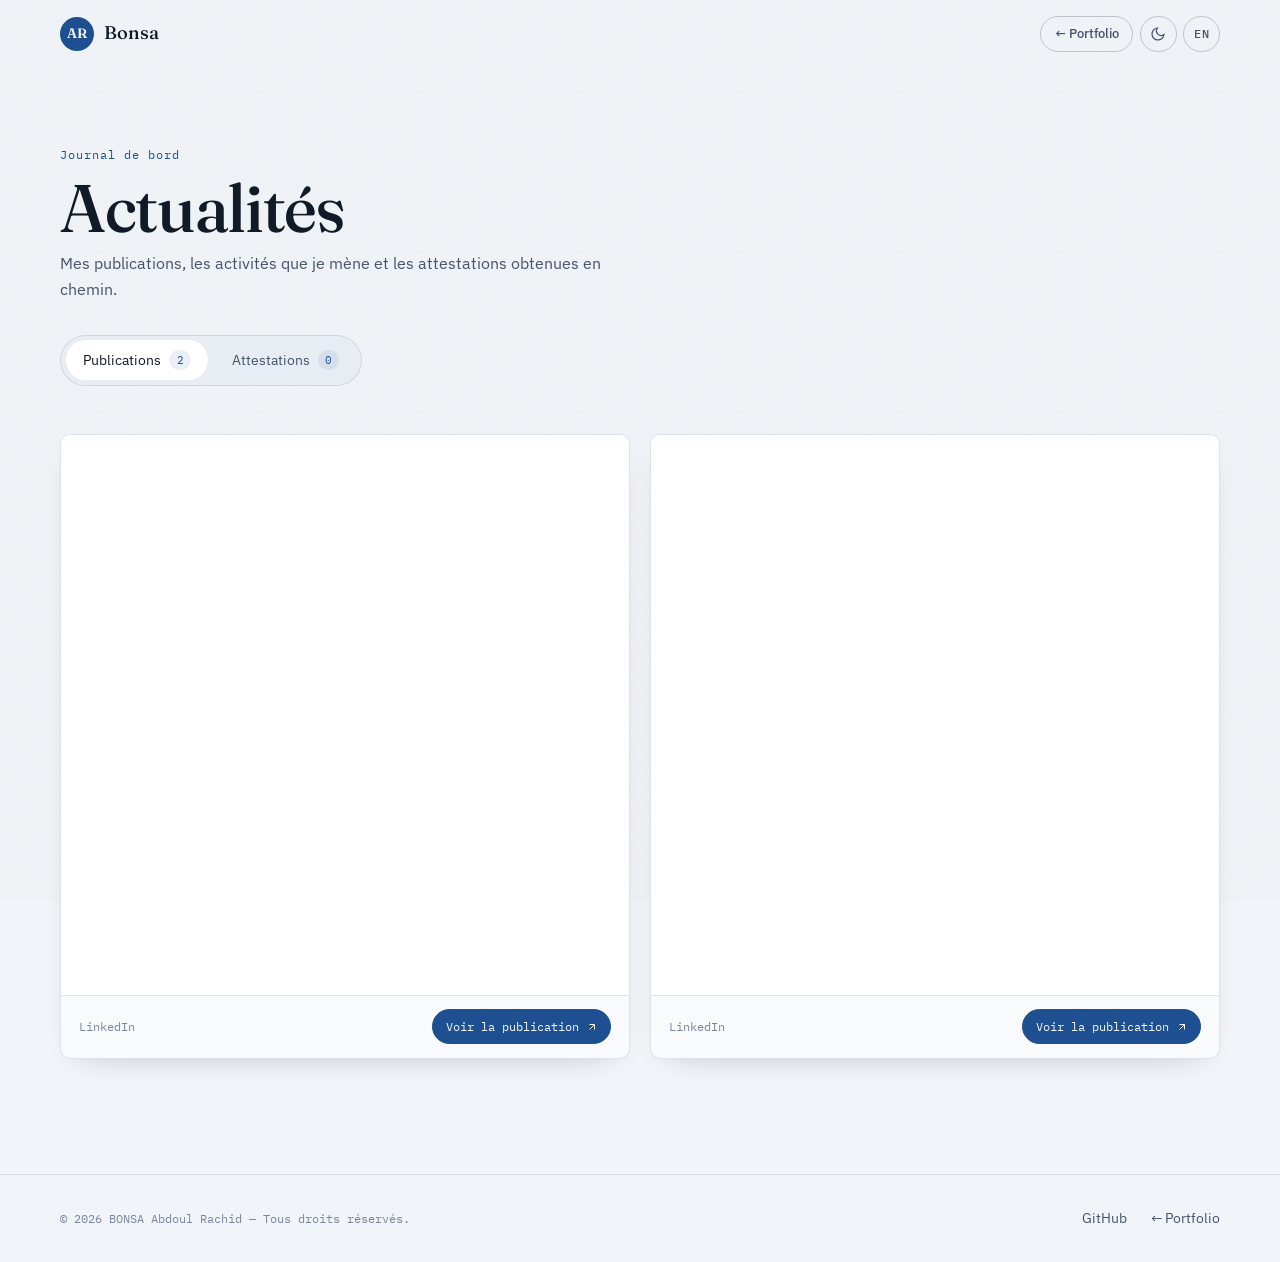
==== actualites.html @ 6cb6bdbb "Refonte du portfolio : contenus à jour, thème clair, palette bleue, page Actualités" ====
<!DOCTYPE html>
<html lang="fr">
<head>
  <meta charset="UTF-8">
  <meta name="viewport" content="width=device-width, initial-scale=1.0">
  <title>Actualités — BONSA Abdoul Rachid</title>

  <!-- Thème appliqué avant le premier rendu, pour éviter un flash -->
  <script>
    (function () {
      var theme = null;
      try { theme = localStorage.getItem("portfolio-theme"); } catch (e) {}
      if (theme !== "light" && theme !== "dark") {
        theme = window.matchMedia && window.matchMedia("(prefers-color-scheme: light)").matches ? "light" : "dark";
      }
      document.documentElement.setAttribute("data-theme", theme);
    })();
  </script>

  <meta name="description" content="Publications, activités et attestations de BONSA Abdoul Rachid, développeur full-stack et Président du Club Informatique de l'IST.">
  <meta name="author" content="BONSA Abdoul Rachid">
  <meta name="theme-color" content="#0c121c">
  <link rel="canonical" href="https://rbonsa404.github.io/mon-portfolio/actualites.html">

  <meta property="og:type" content="website">
  <meta property="og:url" content="https://rbonsa404.github.io/mon-portfolio/actualites.html">
  <meta property="og:title" content="Actualités — BONSA Abdoul Rachid">
  <meta property="og:description" content="Publications, activités et attestations.">
  <meta property="og:image" content="https://rbonsa404.github.io/mon-portfolio/assets/img/profile.jpg">

  <link rel="icon" href="favicon.svg" type="image/svg+xml">
  <link rel="alternate icon" href="favicon.ico">

  <link rel="preconnect" href="https://fonts.googleapis.com">
  <link rel="preconnect" href="https://fonts.gstatic.com" crossorigin>
  <link href="https://fonts.googleapis.com/css2?family=Fraunces:opsz,wght@9..144,400;9..144,500;9..144,600&family=IBM+Plex+Mono:wght@400;500;600&family=IBM+Plex+Sans:wght@400;500;600&display=swap" rel="stylesheet">

  <link rel="stylesheet" href="css/style.css">
</head>
<body class="page-news">

  <header class="header header--scrolled" id="header">
    <nav class="nav container" aria-label="Navigation principale" data-i18n-aria="aria_nav">
      <a href="index.html" class="nav__logo" aria-label="BONSA Abdoul Rachid">
        <span class="nav__logo-mark">AR</span>
        <span class="nav__logo-text">Bonsa</span>
      </a>

      <div class="nav__tools">
        <a href="index.html" class="tool-btn tool-btn--text tool-btn--link" data-i18n="news_back_home">← Portfolio</a>
        <button class="tool-btn" id="theme-toggle" type="button" aria-label="Basculer le thème">
          <svg class="tool-btn__icon tool-btn__icon--sun" width="16" height="16" viewBox="0 0 24 24" fill="none" stroke="currentColor" stroke-width="1.8" aria-hidden="true">
            <circle cx="12" cy="12" r="4"/><path d="M12 2v2M12 20v2M4.9 4.9l1.4 1.4M17.7 17.7l1.4 1.4M2 12h2M20 12h2M4.9 19.1l1.4-1.4M17.7 6.3l1.4-1.4"/>
          </svg>
          <svg class="tool-btn__icon tool-btn__icon--moon" width="16" height="16" viewBox="0 0 24 24" fill="none" stroke="currentColor" stroke-width="1.8" aria-hidden="true">
            <path d="M21 12.8A9 9 0 1 1 11.2 3a7 7 0 0 0 9.8 9.8z"/>
          </svg>
        </button>
        <button class="tool-btn tool-btn--text mono" id="lang-toggle" type="button" aria-label="Passer en anglais" data-i18n-aria="aria_lang">
          <span data-i18n="lang_toggle">EN</span>
        </button>
      </div>
    </nav>
  </header>

  <main id="main">
    <section class="news-hero">
      <div class="container">
        <span class="section__index mono" data-i18n="news_kicker">Journal de bord</span>
        <h1 class="news-hero__title" data-i18n="news_title">Actualités</h1>
        <p class="section__intro" data-i18n="news_intro">Mes publications, les activités que je mène et les attestations obtenues en chemin.</p>

        <div class="tabs" role="tablist" aria-label="Actualités">
          <button class="tabs__btn is-active" type="button" role="tab" id="tab-posts" aria-selected="true" aria-controls="panel-posts">
            <span data-i18n="news_tab_posts">Publications</span>
            <span class="tabs__count mono" id="count-posts">0</span>
          </button>
          <button class="tabs__btn" type="button" role="tab" id="tab-certificates" aria-selected="false" aria-controls="panel-certificates">
            <span data-i18n="news_tab_certificates">Attestations</span>
            <span class="tabs__count mono" id="count-certificates">0</span>
          </button>
        </div>
      </div>
    </section>

    <section class="news-body">
      <div class="container">
        <div class="tabs__panel" id="panel-posts" role="tabpanel" aria-labelledby="tab-posts">
          <div class="posts-grid" id="posts-grid"></div>
        </div>
        <div class="tabs__panel" id="panel-certificates" role="tabpanel" aria-labelledby="tab-certificates" hidden>
          <div class="certificates-grid" id="certificates-grid"></div>
        </div>
      </div>
    </section>
  </main>

  <!-- Visionneuse d'images -->
  <div class="lightbox" id="lightbox" hidden>
    <button class="lightbox__close" type="button" id="lightbox-close" aria-label="Fermer">✕</button>
    <button class="lightbox__nav lightbox__nav--prev" type="button" id="lightbox-prev" aria-label="Image précédente">‹</button>
    <img class="lightbox__img" id="lightbox-img" alt="">
    <button class="lightbox__nav lightbox__nav--next" type="button" id="lightbox-next" aria-label="Image suivante">›</button>
  </div>

  <footer class="footer">
    <div class="container footer__inner">
      <p class="footer__copy mono">
        &copy; <span id="footer-year"></span> BONSA Abdoul Rachid —
        <span data-i18n="footer_rights">Tous droits réservés.</span>
      </p>
      <div class="footer__links">
        <a href="https://github.com/RBonsa404" class="footer__link link-animated" target="_blank" rel="noopener noreferrer">GitHub</a>
        <a href="index.html" class="footer__link link-animated" data-i18n="news_back_home">← Portfolio</a>
      </div>
    </div>
  </footer>

  <script src="js/data.js"></script>
  <script src="js/actualites.js"></script>
  <script src="js/translations.js"></script>
  <script src="js/main.js"></script>
</body>
</html>
---- css/style.css ----
/* ═══════════════════════════════════════════════════════════
   BONSA Abdoul Rachid — Portfolio
   Direction artistique : carnet d'ingénieur, tons bleus
   Thèmes sombre et clair · Mobile-first · 360px → 1440px
   ═══════════════════════════════════════════════════════════ */

/* ── Jetons : thème sombre (par défaut) ── */
:root {
  --bg: #0c121c;
  --bg-alt: #101826;
  --surface: #131c2b;
  --surface-raised: #182334;
  --border: rgba(214, 226, 242, 0.09);
  --border-strong: rgba(214, 226, 242, 0.18);

  --text: #e4eaf3;
  --text-secondary: #a5b1c2;
  --text-muted: #6e7b8f;

  --accent: #6ea8e6;          /* bleu acier */
  --accent-strong: #8dbcf0;
  --accent-soft: rgba(110, 168, 230, 0.13);
  --on-accent: #08111d;

  --ok: #7fc2a4;
  --ok-soft: rgba(127, 194, 164, 0.12);
  --warn: #d9b45f;
  --warn-soft: rgba(217, 180, 95, 0.12);
  --info: #a9b8d6;
  --info-soft: rgba(169, 184, 214, 0.12);

  --grain-opacity: 0.05;
  --shadow: 0 1px 0 rgba(255, 255, 255, 0.03) inset, 0 12px 32px -18px rgba(0, 0, 0, 0.6);

  --font-display: "Fraunces", Georgia, "Times New Roman", serif;
  --font-sans: "IBM Plex Sans", system-ui, -apple-system, "Segoe UI", sans-serif;
  --font-mono: "IBM Plex Mono", "SFMono-Regular", Consolas, monospace;

  --radius-sm: 6px;
  --radius-md: 10px;
  --radius-lg: 16px;

  --header-height: 68px;
  --container-max: 1160px;
  --section-gap: clamp(4rem, 9vw, 7.5rem);

  --ease-out: cubic-bezier(0.22, 1, 0.36, 1);
  color-scheme: dark;
}

/* ── Jetons : thème clair ── */
:root[data-theme="light"] {
  --bg: #f1f4f8;
  --bg-alt: #e8edf4;
  --surface: #f8fafc;
  --surface-raised: #ffffff;
  --border: rgba(16, 32, 56, 0.11);
  --border-strong: rgba(16, 32, 56, 0.22);

  --text: #111a27;
  --text-secondary: #46536a;
  --text-muted: #7a8699;

  --accent: #1d4f91;          /* bleu cobalt */
  --accent-strong: #143c72;
  --accent-soft: rgba(29, 79, 145, 0.09);
  --on-accent: #f5f8fc;

  --ok: #24704f;
  --ok-soft: rgba(36, 112, 79, 0.1);
  --warn: #8f6512;
  --warn-soft: rgba(143, 101, 18, 0.1);
  --info: #4a5a7a;
  --info-soft: rgba(74, 90, 122, 0.1);

  --grain-opacity: 0.06;
  --shadow: 0 12px 30px -20px rgba(16, 32, 56, 0.3);
  color-scheme: light;
}

/* ── Reset & base ── */
*,
*::before,
*::after {
  box-sizing: border-box;
  margin: 0;
  padding: 0;
}

html {
  scroll-behavior: smooth;
  scroll-padding-top: calc(var(--header-height) + 1rem);
  -webkit-font-smoothing: antialiased;
  -moz-osx-font-smoothing: grayscale;
}

body {
  font-family: var(--font-sans);
  font-size: 1rem;
  line-height: 1.65;
  color: var(--text);
  background-color: var(--bg);
  overflow-x: hidden;
  transition: background-color 0.35s var(--ease-out), color 0.35s var(--ease-out);
}

/* Grain de papier très léger */
body::before {
  content: "";
  position: fixed;
  inset: 0;
  z-index: 0;
  pointer-events: none;
  opacity: var(--grain-opacity);
  background-image: url("data:image/svg+xml,%3Csvg xmlns='http://www.w3.org/2000/svg' width='160' height='160'%3E%3Cfilter id='n'%3E%3CfeTurbulence type='fractalNoise' baseFrequency='0.85' numOctaves='3' stitchTiles='stitch'/%3E%3C/filter%3E%3Crect width='100%25' height='100%25' filter='url(%23n)'/%3E%3C/svg%3E");
}

body.is-loading,
body.nav-open {
  overflow: hidden;
}

main {
  position: relative;
  z-index: 1;
}

img {
  max-width: 100%;
  height: auto;
  display: block;
}

a {
  color: var(--accent);
  text-decoration: none;
  transition: color 0.2s var(--ease-out);
}

a:hover {
  color: var(--accent-strong);
}

button {
  font: inherit;
  color: inherit;
  cursor: pointer;
  border: none;
  background: none;
}

ul,
ol {
  list-style: none;
}

::selection {
  background: var(--accent);
  color: var(--on-accent);
}

:focus-visible {
  outline: 2px solid var(--accent);
  outline-offset: 3px;
  border-radius: 4px;
}

.mono {
  font-family: var(--font-mono);
}

.container {
  width: min(100% - 2rem, var(--container-max));
  margin-inline: auto;
}

.section {
  padding-block: var(--section-gap);
  position: relative;
  border-top: 1px solid var(--border);
}

/* ── Preloader ── */
.preloader {
  position: fixed;
  inset: 0;
  z-index: 1000;
  display: grid;
  place-items: center;
  background: var(--bg);
  transition: opacity 0.45s var(--ease-out), visibility 0.45s;
}

.preloader--done {
  opacity: 0;
  visibility: hidden;
}

.preloader__terminal {
  font-family: var(--font-mono);
  font-size: 0.9rem;
  color: var(--text-secondary);
}

.preloader__prompt {
  color: var(--accent);
  margin-right: 0.5rem;
}

.preloader__cursor {
  color: var(--accent);
  animation: blink 1s steps(1) infinite;
}

@keyframes blink {
  50% { opacity: 0; }
}

/* ── Header & navigation ── */
.header {
  position: fixed;
  inset: 0 0 auto;
  z-index: 100;
  height: var(--header-height);
  transition: background-color 0.3s var(--ease-out), border-color 0.3s var(--ease-out);
  border-bottom: 1px solid transparent;
}

.header--scrolled {
  background: color-mix(in srgb, var(--bg) 86%, transparent);
  backdrop-filter: blur(10px);
  -webkit-backdrop-filter: blur(10px);
  border-bottom-color: var(--border);
}

.nav {
  height: 100%;
  display: flex;
  align-items: center;
  gap: 1.5rem;
}

.nav__logo {
  display: inline-flex;
  align-items: center;
  gap: 0.6rem;
  color: var(--text);
  margin-right: auto;
}

.nav__logo:hover {
  color: var(--text);
}

.nav__logo-mark {
  display: grid;
  place-items: center;
  width: 34px;
  height: 34px;
  border-radius: 50%;
  background: var(--accent);
  color: var(--on-accent);
  font-family: var(--font-display);
  font-weight: 600;
  font-size: 0.85rem;
  letter-spacing: 0.02em;
}

.nav__logo-text {
  font-family: var(--font-display);
  font-size: 1.15rem;
  font-weight: 500;
}

.nav__menu {
  position: fixed;
  inset: var(--header-height) 0 0;
  display: flex;
  flex-direction: column;
  gap: 0.25rem;
  padding: 2rem 1.5rem;
  background: var(--bg);
  transform: translateX(100%);
  transition: transform 0.35s var(--ease-out);
}

.nav__menu--open {
  transform: translateX(0);
}

.nav__link {
  display: block;
  padding: 0.75rem 0;
  font-family: var(--font-display);
  font-size: 1.6rem;
  color: var(--text);
  border-bottom: 1px solid var(--border);
}

.nav__link--page::after {
  content: " ↗";
  font-size: 0.75em;
  color: var(--text-muted);
}

.nav__link:hover,
.nav__link--active {
  color: var(--accent);
}

.nav__tools {
  display: flex;
  align-items: center;
  gap: 0.4rem;
}

.tool-btn {
  display: grid;
  place-items: center;
  height: 36px;
  min-width: 36px;
  padding: 0 0.6rem;
  border-radius: 999px;
  border: 1px solid var(--border-strong);
  color: var(--text-secondary);
  font-size: 0.75rem;
  font-weight: 500;
  letter-spacing: 0.06em;
  transition: color 0.2s, border-color 0.2s, background-color 0.2s;
}

.tool-btn:hover {
  color: var(--text);
  border-color: var(--accent);
}

.tool-btn__icon {
  grid-area: 1 / 1;
  transition: transform 0.4s var(--ease-out), opacity 0.3s;
}

/* En sombre on propose le soleil, en clair la lune */
.tool-btn__icon--moon { opacity: 0; transform: rotate(-60deg) scale(0.6); }
:root[data-theme="light"] .tool-btn__icon--sun { opacity: 0; transform: rotate(60deg) scale(0.6); }
:root[data-theme="light"] .tool-btn__icon--moon { opacity: 1; transform: none; }

.nav__toggle {
  display: grid;
  gap: 6px;
  place-content: center;
  width: 40px;
  height: 36px;
}

.nav__toggle-bar {
  display: block;
  width: 22px;
  height: 1.5px;
  background: var(--text);
  transition: transform 0.3s var(--ease-out);
}

.nav__toggle[aria-expanded="true"] .nav__toggle-bar:nth-child(1) { transform: translateY(3.75px) rotate(45deg); }
.nav__toggle[aria-expanded="true"] .nav__toggle-bar:nth-child(2) { transform: translateY(-3.75px) rotate(-45deg); }

/* ── Boutons ── */
.btn {
  display: inline-flex;
  align-items: center;
  justify-content: center;
  gap: 0.5rem;
  padding: 0.8rem 1.4rem;
  border-radius: 999px;
  font-family: var(--font-sans);
  font-size: 0.92rem;
  font-weight: 500;
  border: 1px solid transparent;
  transition: background-color 0.2s, color 0.2s, border-color 0.2s, transform 0.2s var(--ease-out);
}

.btn:hover {
  transform: translateY(-1px);
}

.btn--primary {
  background: var(--accent);
  color: var(--on-accent);
}

.btn--primary:hover {
  background: var(--accent-strong);
  color: var(--on-accent);
}

.btn--outline {
  border-color: var(--border-strong);
  color: var(--text);
}

.btn--outline:hover {
  border-color: var(--text);
  color: var(--text);
}

.link-animated {
  position: relative;
}

.link-animated::after {
  content: "";
  position: absolute;
  left: 0;
  bottom: -2px;
  width: 100%;
  height: 1px;
  background: currentColor;
  transform: scaleX(0);
  transform-origin: right;
  transition: transform 0.3s var(--ease-out);
}

.link-animated:hover::after {
  transform: scaleX(1);
  transform-origin: left;
}

/* ── Hero ── */
.hero {
  padding-top: calc(var(--header-height) + clamp(2.5rem, 7vw, 5.5rem));
  padding-bottom: clamp(3rem, 6vw, 4.5rem);
  position: relative;
}

.hero__grid {
  display: grid;
  gap: 2.75rem;
  align-items: center;
}

.hero__prefix {
  display: inline-flex;
  align-items: center;
  gap: 0.55rem;
  font-size: 0.78rem;
  letter-spacing: 0.04em;
  color: var(--text-secondary);
  padding: 0.35rem 0.85rem;
  border: 1px solid var(--border-strong);
  border-radius: 999px;
  margin-bottom: 1.5rem;
}

.hero__prefix-dot {
  width: 7px;
  height: 7px;
  border-radius: 50%;
  background: var(--ok);
  box-shadow: 0 0 0 3px var(--ok-soft);
}

.hero__name {
  font-family: var(--font-display);
  font-weight: 500;
  line-height: 0.98;
  letter-spacing: -0.02em;
  font-size: clamp(2.8rem, 9vw, 5.6rem);
  margin-bottom: 1.25rem;
}

.hero__name-first,
.hero__name-last {
  display: block;
}

.hero__name-last {
  color: var(--accent);
  font-style: italic;
  font-weight: 400;
}

.hero__title {
  font-size: 0.82rem;
  color: var(--text-secondary);
  letter-spacing: 0.02em;
  margin-bottom: 1.25rem;
  max-width: 46ch;
}

.hero__tagline {
  font-size: clamp(1.05rem, 2vw, 1.2rem);
  color: var(--text);
  max-width: 50ch;
  margin-bottom: 2rem;
}

.hero__cta {
  display: flex;
  flex-wrap: wrap;
  gap: 0.75rem;
  margin-bottom: 1.75rem;
}

.hero__social {
  display: flex;
  flex-wrap: wrap;
  gap: 0.5rem 1.5rem;
}

.hero__social-link {
  font-size: 0.82rem;
  color: var(--text-secondary);
}

.hero__social-link:hover {
  color: var(--accent);
}

.profile-frame {
  position: relative;
  max-width: 340px;
  margin-inline: auto;
}

.profile-frame::before {
  content: "";
  position: absolute;
  inset: 14px -14px -14px 14px;
  border: 1px solid var(--accent);
  border-radius: var(--radius-lg);
  opacity: 0.55;
}

.profile-frame__img {
  position: relative;
  width: 100%;
  aspect-ratio: 9 / 11;
  object-fit: cover;
  border-radius: var(--radius-lg);
  filter: saturate(0.92) contrast(1.02);
}

.profile-frame__img--placeholder {
  object-fit: contain;
  background: var(--surface);
}

.profile-frame__label {
  position: absolute;
  left: 14px;
  bottom: 14px;
  display: inline-flex;
  align-items: center;
  gap: 0.5rem;
  padding: 0.35rem 0.7rem;
  font-size: 0.72rem;
  color: #eef3fa;
  background: rgba(10, 18, 30, 0.72);
  backdrop-filter: blur(6px);
  border-radius: 999px;
}

.profile-frame__dot {
  width: 6px;
  height: 6px;
  border-radius: 50%;
  background: var(--accent);
}

/* Chiffres clés */
.stats {
  display: grid;
  grid-template-columns: repeat(2, 1fr);
  margin-top: clamp(2.75rem, 6vw, 4.5rem);
  border-top: 1px solid var(--border-strong);
}

.stats__item {
  padding: 1.25rem 1rem 0.25rem 0;
}

.stats__value {
  font-family: var(--font-display);
  font-size: clamp(2rem, 5vw, 2.8rem);
  line-height: 1;
  color: var(--text);
  margin-bottom: 0.4rem;
}

.stats__label {
  font-size: 0.85rem;
  color: var(--text-secondary);
  max-width: 22ch;
}

/* ── Titres de section ── */
.section__layout {
  display: grid;
  gap: 2rem;
}

.section__head {
  display: flex;
  flex-direction: column;
  gap: 0.35rem;
  margin-bottom: 0.5rem;
}

.section__head--wide {
  margin-bottom: 2.5rem;
}

.section__index {
  font-size: 0.78rem;
  color: var(--accent);
  letter-spacing: 0.08em;
}

.section__title {
  font-family: var(--font-display);
  font-weight: 500;
  font-size: clamp(2rem, 4.5vw, 2.8rem);
  line-height: 1.1;
  letter-spacing: -0.01em;
}

.section__intro {
  color: var(--text-secondary);
  max-width: 56ch;
  margin-top: 0.4rem;
}

.subsection__title {
  font-size: 0.78rem;
  font-weight: 500;
  letter-spacing: 0.1em;
  text-transform: uppercase;
  color: var(--text-muted);
  margin: 3rem 0 1.25rem;
}

/* ── Profil ── */
.about__body {
  display: grid;
  gap: 1.1rem;
  max-width: 68ch;
}

.about__text {
  font-size: 1.05rem;
  color: var(--text-secondary);
}

.about__text:first-child {
  font-family: var(--font-display);
  font-size: clamp(1.25rem, 2.4vw, 1.5rem);
  line-height: 1.45;
  color: var(--text);
}

/* ── Entrées (expérience, engagement) ── */
.entry-list {
  display: grid;
}

.entry {
  padding: 1.6rem 0;
  border-bottom: 1px solid var(--border);
}

.entry:first-child {
  padding-top: 0;
}

.entry__head {
  display: flex;
  flex-wrap: wrap;
  justify-content: space-between;
  align-items: baseline;
  gap: 0.25rem 1rem;
}

.entry__role {
  font-family: var(--font-display);
  font-weight: 500;
  font-size: 1.3rem;
  line-height: 1.3;
}

.entry__period {
  font-size: 0.78rem;
  color: var(--accent);
  white-space: nowrap;
}

.entry__company {
  color: var(--text-muted);
  font-size: 0.92rem;
  margin: 0.2rem 0 0.75rem;
}

.entry__bullets {
  display: grid;
  gap: 0.4rem;
}

.entry__bullets li {
  position: relative;
  padding-left: 1.2rem;
  color: var(--text-secondary);
}

.entry__bullets li::before {
  content: "";
  position: absolute;
  left: 0;
  top: 0.72em;
  width: 8px;
  height: 1px;
  background: var(--accent);
}

.tag-row {
  display: flex;
  flex-wrap: wrap;
  gap: 0.4rem;
  margin-top: 1rem;
}

.stack-tag {
  font-size: 0.72rem;
  padding: 0.2rem 0.55rem;
  border-radius: var(--radius-sm);
  color: var(--text-secondary);
  background: var(--bg-alt);
  border: 1px solid var(--border);
}

/* ── Pastilles ── */
.badge {
  display: inline-flex;
  align-items: center;
  gap: 0.4rem;
  padding: 0.2rem 0.6rem;
  border-radius: 999px;
  font-family: var(--font-mono);
  font-size: 0.68rem;
  font-weight: 500;
  white-space: nowrap;
}

.badge__dot {
  width: 6px;
  height: 6px;
  border-radius: 50%;
  background: currentColor;
}

.badge--completed { color: var(--ok); background: var(--ok-soft); }
.badge--progress { color: var(--warn); background: var(--warn-soft); }
.badge--idea { color: var(--info); background: var(--info-soft); }
.badge--note { color: var(--accent); background: var(--accent-soft); }
.badge--confidential { color: var(--text-muted); background: var(--bg-alt); }

/* ── Projets ── */
.projects-grid {
  display: grid;
  gap: 1.25rem;
}

.project-card {
  perspective: 1600px;
  min-height: 340px;
}

.project-card__flipper {
  position: relative;
  height: 100%;
  min-height: inherit;
  transform-style: preserve-3d;
  transition: transform 0.7s var(--ease-out);
}

.project-card.is-flipped .project-card__flipper {
  transform: rotateY(180deg);
}

.project-card__face {
  display: flex;
  flex-direction: column;
  height: 100%;
  min-height: inherit;
  background: var(--surface);
  border: 1px solid var(--border);
  border-radius: var(--radius-md);
  box-shadow: var(--shadow);
  backface-visibility: hidden;
  -webkit-backface-visibility: hidden;
  overflow: hidden;
  transition: border-color 0.25s var(--ease-out), transform 0.25s var(--ease-out);
}

.project-card__front:hover {
  border-color: var(--border-strong);
}

.project-card__back {
  position: absolute;
  inset: 0;
  transform: rotateY(180deg);
}

.project-card__titlebar {
  display: flex;
  align-items: center;
  justify-content: space-between;
  gap: 0.75rem;
  padding: 0.75rem 1.1rem;
  border-bottom: 1px solid var(--border);
  background: var(--bg-alt);
}

.project-card__filename {
  font-size: 0.74rem;
  color: var(--text-muted);
  overflow: hidden;
  text-overflow: ellipsis;
  white-space: nowrap;
}

.project-card__badges {
  display: flex;
  flex-wrap: wrap;
  justify-content: flex-end;
  gap: 0.35rem;
}

.project-card__body {
  flex: 1;
  padding: 1.3rem 1.2rem 0.5rem;
}

.project-card__name {
  font-family: var(--font-display);
  font-weight: 500;
  font-size: 1.35rem;
  line-height: 1.25;
  margin-bottom: 0.6rem;
}

.project-card__desc {
  color: var(--text-secondary);
  font-size: 0.93rem;
}

.project-card__actions {
  display: flex;
  flex-wrap: wrap;
  align-items: center;
  gap: 0.5rem;
  padding: 1rem 1.2rem 1.2rem;
}

.btn-action {
  display: inline-flex;
  align-items: center;
  gap: 0.4rem;
  padding: 0.42rem 0.8rem;
  border-radius: 999px;
  font-size: 0.74rem;
  color: var(--text-secondary);
  border: 1px solid var(--border-strong);
  transition: color 0.2s, border-color 0.2s, background-color 0.2s;
}

.btn-action:hover {
  color: var(--text);
  border-color: var(--text-secondary);
}

.btn-action--primary {
  margin-left: auto;
  color: var(--on-accent);
  background: var(--accent);
  border-color: var(--accent);
}

.btn-action--primary:hover {
  color: var(--on-accent);
  background: var(--accent-strong);
  border-color: var(--accent-strong);
}

.btn-action--copied {
  color: var(--ok);
  border-color: var(--ok);
}

.no-link-tag {
  font-size: 0.74rem;
  color: var(--text-muted);
}

.btn-close-flip {
  width: 26px;
  height: 26px;
  border-radius: 50%;
  color: var(--text-muted);
  font-size: 0.8rem;
}

.btn-close-flip:hover {
  color: var(--text);
  background: var(--surface-raised);
}

.project-card__preview-body {
  flex: 1;
  position: relative;
  background: var(--bg-alt);
}

.preview-iframe-wrapper {
  position: absolute;
  inset: 0;
  overflow: hidden;
}

.preview-iframe-wrapper iframe {
  width: 200%;
  height: 200%;
  border: 0;
  transform: scale(0.5);
  transform-origin: 0 0;
  background: #fff;
}

/* ── Engagement : événements ── */
.events {
  display: grid;
  border-top: 1px solid var(--border);
}

.event {
  display: grid;
  gap: 0.5rem;
  padding: 1.25rem 0;
  border-bottom: 1px solid var(--border);
}

.event__meta {
  display: flex;
  flex-wrap: wrap;
  align-items: center;
  gap: 0.6rem;
  font-size: 0.76rem;
  color: var(--text-muted);
}

.event__status {
  padding: 0.1rem 0.5rem;
  border-radius: 999px;
  font-size: 0.66rem;
  color: var(--ok);
  background: var(--ok-soft);
}

.event__status--upcoming {
  color: var(--accent);
  background: var(--accent-soft);
}

.event__title {
  font-family: var(--font-display);
  font-weight: 500;
  font-size: 1.15rem;
  line-height: 1.3;
}

.event__role {
  font-size: 0.76rem;
  color: var(--accent);
  margin: 0.15rem 0 0.4rem;
}

.event__text {
  color: var(--text-secondary);
  font-size: 0.93rem;
}

/* ── Compétences ── */
.skills-grid {
  display: grid;
  gap: 1rem;
}

.skills-category {
  padding: 1.1rem 1.2rem 1.2rem;
  border: 1px solid var(--border);
  border-radius: var(--radius-md);
  background: var(--surface);
}

.skills-category__title {
  font-size: 0.74rem;
  font-weight: 500;
  letter-spacing: 0.08em;
  text-transform: uppercase;
  color: var(--accent);
  margin-bottom: 0.75rem;
}

.skills-category__list {
  display: flex;
  flex-wrap: wrap;
  gap: 0.4rem;
}

.skill-chip {
  font-size: 0.86rem;
  padding: 0.25rem 0.65rem;
  border-radius: 999px;
  color: var(--text);
  background: var(--bg-alt);
  border: 1px solid var(--border);
}

.skills-extra {
  display: grid;
  gap: 0 2.5rem;
}

.lang-list,
.interests-list {
  display: grid;
  gap: 0.15rem;
}

.lang-list__item,
.interest-item {
  display: flex;
  align-items: baseline;
  justify-content: space-between;
  gap: 1rem;
  padding: 0.6rem 0;
  border-bottom: 1px solid var(--border);
}

.lang-list__name {
  font-weight: 500;
}

.lang-list__level {
  font-size: 0.78rem;
  color: var(--text-muted);
}

.interest-item {
  justify-content: flex-start;
  color: var(--text-secondary);
}

.interest-item__icon {
  color: var(--accent);
  font-size: 0.8rem;
}

/* ── Formation ── */
.timeline {
  position: relative;
  display: grid;
  gap: 1.75rem;
  padding-left: 1.6rem;
}

.timeline::before {
  content: "";
  position: absolute;
  left: 4px;
  top: 6px;
  bottom: 6px;
  width: 1px;
  background: var(--border-strong);
}

.timeline__item {
  position: relative;
}

.timeline__marker {
  position: absolute;
  left: calc(-1.6rem + 0px);
  top: 0.45rem;
  width: 9px;
  height: 9px;
  border-radius: 50%;
  background: var(--bg);
  border: 2px solid var(--accent);
}

.timeline__period {
  font-size: 0.78rem;
  color: var(--accent);
}

.timeline__degree {
  font-family: var(--font-display);
  font-weight: 500;
  font-size: 1.25rem;
  line-height: 1.3;
  margin: 0.2rem 0;
}

.timeline__institution {
  color: var(--text-muted);
  font-size: 0.92rem;
}

.timeline__highlight {
  display: inline-block;
  margin-top: 0.6rem;
  padding: 0.3rem 0.7rem;
  font-size: 0.76rem;
  color: var(--accent);
  background: var(--accent-soft);
  border-radius: var(--radius-sm);
}

.timeline__detail {
  margin-top: 0.6rem;
  color: var(--text-secondary);
  font-size: 0.93rem;
  max-width: 64ch;
}

.training-grid {
  display: grid;
  gap: 0.75rem;
}

.training-card {
  padding: 1rem 1.1rem;
  border: 1px solid var(--border);
  border-radius: var(--radius-md);
  background: var(--surface);
}

.training-card__header {
  display: flex;
  justify-content: space-between;
  align-items: flex-start;
  gap: 0.75rem;
}

.training-card__title {
  font-weight: 600;
  font-size: 0.98rem;
}

.training-card__provider {
  color: var(--text-secondary);
  font-size: 0.88rem;
  margin-top: 0.25rem;
}

.training-card__date {
  color: var(--text-muted);
  font-size: 0.76rem;
  margin-top: 0.3rem;
}

/* ── Contact ── */
.contact__grid {
  display: grid;
  gap: 2.5rem;
}

.contact__form,
.guestbook__form {
  display: grid;
  gap: 1rem;
  align-content: start;
}

.form-row {
  display: grid;
  gap: 1rem;
}

.form-group {
  display: grid;
  gap: 0.4rem;
}

.form-label {
  font-size: 0.74rem;
  letter-spacing: 0.06em;
  text-transform: uppercase;
  color: var(--text-muted);
}

.form-input {
  width: 100%;
  padding: 0.8rem 0.95rem;
  font: inherit;
  font-size: 0.95rem;
  color: var(--text);
  background: var(--surface);
  border: 1px solid var(--border-strong);
  border-radius: var(--radius-sm);
  transition: border-color 0.2s, box-shadow 0.2s;
}

.form-input:focus {
  outline: none;
  border-color: var(--accent);
  box-shadow: 0 0 0 3px var(--accent-soft);
}

.form-textarea {
  resize: vertical;
  min-height: 110px;
}

.contact__form .btn,
.guestbook__form .btn {
  justify-self: start;
}

.form-note {
  font-size: 0.8rem;
  color: var(--text-muted);
  max-width: 60ch;
}

.contact__info {
  display: grid;
  gap: 0;
  align-content: start;
  border-top: 1px solid var(--border-strong);
}

.contact__info-item {
  display: grid;
  gap: 0.15rem;
  padding: 1rem 0;
  border-bottom: 1px solid var(--border);
}

.contact__info-label {
  font-size: 0.72rem;
  letter-spacing: 0.08em;
  text-transform: uppercase;
  color: var(--text-muted);
}

.contact__info-value {
  font-family: var(--font-display);
  font-size: 1.2rem;
  color: var(--text);
  justify-self: start;
  word-break: break-word;
}

a.contact__info-value:hover {
  color: var(--accent);
}

/* ── Livre d'or ── */
.guestbook {
  padding-top: 0;
  border-top: 0;
}

.guestbook__card {
  display: grid;
  gap: 1.75rem;
  padding: clamp(1.5rem, 4vw, 2.5rem);
  border: 1px solid var(--border);
  border-radius: var(--radius-lg);
  background: var(--bg-alt);
}

.guestbook__title {
  font-family: var(--font-display);
  font-weight: 500;
  font-size: 1.6rem;
}

/* ── Footer ── */
.footer {
  position: relative;
  z-index: 1;
  border-top: 1px solid var(--border);
  padding: 2rem 0;
}

.footer__inner {
  display: flex;
  flex-wrap: wrap;
  justify-content: space-between;
  align-items: center;
  gap: 1rem;
}

.footer__copy {
  font-size: 0.78rem;
  color: var(--text-muted);
}

.footer__links {
  display: flex;
  gap: 1.5rem;
}

.footer__link {
  font-size: 0.85rem;
  color: var(--text-secondary);
}

.footer__link:hover {
  color: var(--accent);
}

/* ── Retour en haut ── */
.back-to-top {
  position: fixed;
  right: 1.25rem;
  bottom: 1.25rem;
  z-index: 90;
  width: 42px;
  height: 42px;
  border-radius: 50%;
  background: var(--surface-raised);
  border: 1px solid var(--border-strong);
  color: var(--text);
  opacity: 0;
  visibility: hidden;
  transform: translateY(10px);
  transition: opacity 0.3s, visibility 0.3s, transform 0.3s var(--ease-out), border-color 0.2s;
}

.back-to-top--visible {
  opacity: 1;
  visibility: visible;
  transform: none;
}

.back-to-top:hover {
  border-color: var(--accent);
  color: var(--accent);
}

/* ── Apparition au défilement ── */
.reveal {
  opacity: 0;
  transform: translateY(18px);
  transition: opacity 0.7s var(--ease-out), transform 0.7s var(--ease-out);
}

.reveal.is-visible {
  opacity: 1;
  transform: none;
}

.reveal--delay {
  transition-delay: 0.12s;
}

/* ══════════════════════════════════════
   TABLETTE ≥ 640px
══════════════════════════════════════ */
@media (min-width: 640px) {
  .stats {
    grid-template-columns: repeat(4, 1fr);
  }

  .stats__item + .stats__item {
    padding-left: 1.25rem;
    border-left: 1px solid var(--border);
  }

  .projects-grid,
  .skills-grid,
  .training-grid,
  .skills-extra,
  .form-row {
    grid-template-columns: repeat(2, 1fr);
  }

  .event {
    grid-template-columns: 9.5rem 1fr;
    gap: 1.5rem;
  }

  .event__meta {
    flex-direction: column;
    align-items: flex-start;
    gap: 0.4rem;
  }
}

/* ══════════════════════════════════════
   BUREAU ≥ 1000px
══════════════════════════════════════ */
@media (min-width: 1000px) {
  .nav__toggle {
    display: none;
  }

  .nav__menu {
    position: static;
    flex-direction: row;
    gap: 1.6rem;
    padding: 0;
    background: none;
    transform: none;
    margin-right: 0.5rem;
  }

  .nav__link {
    padding: 0.25rem 0;
    font-family: var(--font-sans);
    font-size: 0.88rem;
    color: var(--text-secondary);
    border-bottom: 1px solid transparent;
  }

  .nav__link:hover {
    color: var(--text);
  }

  .nav__link--active {
    color: var(--text);
    border-bottom-color: var(--accent);
  }

  .hero__grid {
    grid-template-columns: 1.35fr 1fr;
    gap: 4rem;
  }

  .profile-frame {
    margin-right: 14px;
  }

  .section__layout {
    grid-template-columns: 15rem 1fr;
    gap: 3rem;
  }

  .section__head {
    position: sticky;
    top: calc(var(--header-height) + 2rem);
    align-self: start;
  }

  .projects-grid {
    grid-template-columns: repeat(3, 1fr);
  }

  .contact__grid {
    grid-template-columns: 1.3fr 1fr;
    gap: 4rem;
  }

  .guestbook__card {
    grid-template-columns: 1fr 1.4fr;
    gap: 3rem;
  }
}

/* ══════════════════════════════════════
   PAGE ACTUALITÉS
══════════════════════════════════════ */
.tool-btn--link {
  padding: 0 0.85rem;
  font-family: var(--font-sans);
  font-size: 0.82rem;
  letter-spacing: 0;
}

.news-hero {
  position: relative;
  z-index: 1;
  padding: calc(var(--header-height) + clamp(2.5rem, 6vw, 4.5rem)) 0 2rem;
}

.news-hero__title {
  font-family: var(--font-display);
  font-weight: 500;
  font-size: clamp(2.6rem, 7vw, 4.2rem);
  line-height: 1.05;
  letter-spacing: -0.02em;
  margin-top: 0.4rem;
}

.tabs {
  display: inline-flex;
  gap: 0.35rem;
  margin-top: 2rem;
  padding: 0.3rem;
  border: 1px solid var(--border);
  border-radius: 999px;
  background: var(--bg-alt);
}

.tabs__btn {
  display: inline-flex;
  align-items: center;
  gap: 0.5rem;
  padding: 0.5rem 1.1rem;
  border-radius: 999px;
  font-size: 0.9rem;
  color: var(--text-secondary);
  transition: background-color 0.2s, color 0.2s;
}

.tabs__btn:hover {
  color: var(--text);
}

.tabs__btn.is-active {
  background: var(--surface-raised);
  color: var(--text);
  box-shadow: var(--shadow);
}

.tabs__count {
  font-size: 0.7rem;
  padding: 0.05rem 0.45rem;
  border-radius: 999px;
  color: var(--accent);
  background: var(--accent-soft);
}

.news-body {
  position: relative;
  z-index: 1;
  padding: 1rem 0 var(--section-gap);
}

.news-empty {
  padding: 3rem 1.5rem;
  text-align: center;
  color: var(--text-muted);
  border: 1px dashed var(--border-strong);
  border-radius: var(--radius-md);
}

.posts-grid,
.certificates-grid {
  display: grid;
  gap: 1.25rem;
  align-items: start;
}

.post-card,
.certificate-card {
  border: 1px solid var(--border);
  border-radius: var(--radius-md);
  background: var(--surface);
  box-shadow: var(--shadow);
  overflow: hidden;
}

.post-card__embed {
  background: #fff;
}

.post-card__embed iframe {
  display: block;
  width: 100%;
  height: 560px;
  border: 0;
}

.post-card__footer {
  display: flex;
  align-items: center;
  justify-content: space-between;
  gap: 1rem;
  padding: 0.85rem 1.1rem;
  border-top: 1px solid var(--border);
}

.post-card__meta {
  font-size: 0.74rem;
  color: var(--text-muted);
}

.certificate-card__preview {
  display: block;
  width: 100%;
  aspect-ratio: 4 / 3;
  background: var(--bg-alt);
  border-bottom: 1px solid var(--border);
  overflow: hidden;
}

.certificate-card__preview img {
  width: 100%;
  height: 100%;
  object-fit: cover;
  transition: transform 0.4s var(--ease-out);
}

.certificate-card__preview:hover img {
  transform: scale(1.03);
}

.certificate-card__body {
  display: grid;
  gap: 0.3rem;
  padding: 1rem 1.1rem 1.2rem;
}

.certificate-card__title {
  font-family: var(--font-display);
  font-weight: 500;
  font-size: 1.15rem;
  line-height: 1.3;
}

.certificate-card__issuer {
  color: var(--text-secondary);
  font-size: 0.9rem;
}

.certificate-card__date {
  color: var(--text-muted);
  font-size: 0.76rem;
  margin-bottom: 0.5rem;
}

.certificate-card__body .btn-action {
  justify-self: start;
}

.lightbox {
  position: fixed;
  inset: 0;
  z-index: 300;
  display: grid;
  place-items: center;
  padding: 3.5rem 1rem;
  background: rgba(6, 10, 18, 0.9);
}

.lightbox[hidden] {
  display: none;
}

.lightbox__img {
  max-width: min(100%, 1100px);
  max-height: 100%;
  border-radius: var(--radius-sm);
  object-fit: contain;
}

.lightbox__close,
.lightbox__nav {
  position: absolute;
  display: grid;
  place-items: center;
  width: 44px;
  height: 44px;
  border-radius: 50%;
  color: #eef3fa;
  background: rgba(255, 255, 255, 0.08);
  font-size: 1.4rem;
}

.lightbox__close { top: 1rem; right: 1rem; font-size: 1rem; }
.lightbox__nav--prev { left: 1rem; top: 50%; transform: translateY(-50%); }
.lightbox__nav--next { right: 1rem; top: 50%; transform: translateY(-50%); }
.lightbox--single .lightbox__nav { display: none; }

@media (min-width: 760px) {
  .posts-grid,
  .certificates-grid {
    grid-template-columns: repeat(2, 1fr);
  }
}

@media (min-width: 1100px) {
  .certificates-grid {
    grid-template-columns: repeat(3, 1fr);
  }
}

/* ── Mouvement réduit ── */
@media (prefers-reduced-motion: reduce) {
  html {
    scroll-behavior: auto;
  }

  *,
  *::before,
  *::after {
    animation-duration: 0.01ms !important;
    transition-duration: 0.01ms !important;
  }

  .reveal {
    opacity: 1;
    transform: none;
  }
}
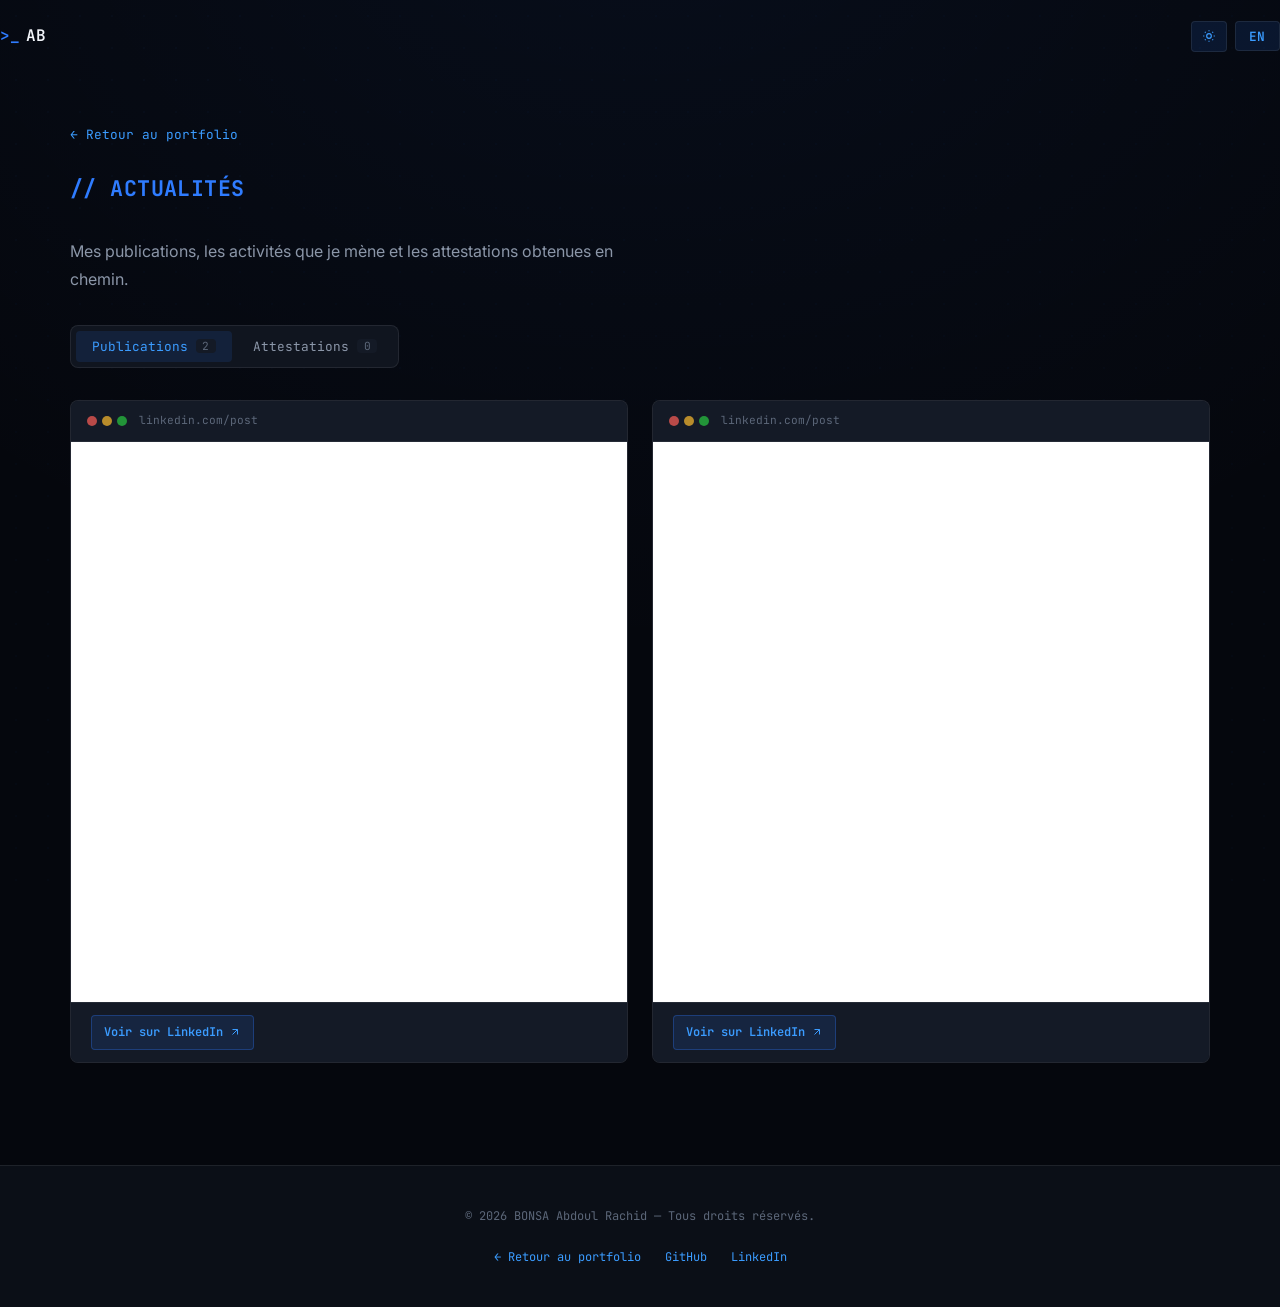
==== commit ec2d3950: "Retour au design d'origine, enrichi : thème clair, engagement, événements et page Actualités" ====
--- a/actualites.html
+++ b/actualites.html
@@ -10,16 +10,14 @@
     (function () {
       var theme = null;
       try { theme = localStorage.getItem("portfolio-theme"); } catch (e) {}
-      if (theme !== "light" && theme !== "dark") {
-        theme = window.matchMedia && window.matchMedia("(prefers-color-scheme: light)").matches ? "light" : "dark";
-      }
+      if (theme !== "light" && theme !== "dark") theme = "dark";
       document.documentElement.setAttribute("data-theme", theme);
     })();
   </script>
 
   <meta name="description" content="Publications, activités et attestations de BONSA Abdoul Rachid, développeur full-stack et Président du Club Informatique de l'IST.">
   <meta name="author" content="BONSA Abdoul Rachid">
-  <meta name="theme-color" content="#0c121c">
+  <meta name="robots" content="index, follow">
   <link rel="canonical" href="https://rbonsa404.github.io/mon-portfolio/actualites.html">
 
   <meta property="og:type" content="website">
@@ -31,60 +29,62 @@
   <link rel="icon" href="favicon.svg" type="image/svg+xml">
   <link rel="alternate icon" href="favicon.ico">
 
+  <!-- Google Fonts -->
   <link rel="preconnect" href="https://fonts.googleapis.com">
   <link rel="preconnect" href="https://fonts.gstatic.com" crossorigin>
-  <link href="https://fonts.googleapis.com/css2?family=Fraunces:opsz,wght@9..144,400;9..144,500;9..144,600&family=IBM+Plex+Mono:wght@400;500;600&family=IBM+Plex+Sans:wght@400;500;600&display=swap" rel="stylesheet">
+  <link href="https://fonts.googleapis.com/css2?family=Inter:wght@400;500;600&family=JetBrains+Mono:wght@400;500;600;700&display=swap" rel="stylesheet">
 
   <link rel="stylesheet" href="css/style.css">
 </head>
-<body class="page-news">
+<body>
 
+  <!-- ═══ Grille de fond (parallaxe) ═══ -->
+  <div class="bg-grid" id="bg-grid" aria-hidden="true"></div>
+
+  <!-- ═══ Navigation ═══ -->
   <header class="header header--scrolled" id="header">
     <nav class="nav container" aria-label="Navigation principale" data-i18n-aria="aria_nav">
       <a href="index.html" class="nav__logo" aria-label="BONSA Abdoul Rachid">
-        <span class="nav__logo-mark">AR</span>
-        <span class="nav__logo-text">Bonsa</span>
+        <span class="nav__logo-prompt">&gt;_</span>
+        <span class="nav__logo-text">AB</span>
       </a>
 
       <div class="nav__tools">
-        <a href="index.html" class="tool-btn tool-btn--text tool-btn--link" data-i18n="news_back_home">← Portfolio</a>
-        <button class="tool-btn" id="theme-toggle" type="button" aria-label="Basculer le thème">
-          <svg class="tool-btn__icon tool-btn__icon--sun" width="16" height="16" viewBox="0 0 24 24" fill="none" stroke="currentColor" stroke-width="1.8" aria-hidden="true">
+        <button class="lang-toggle theme-toggle" id="theme-toggle" type="button" aria-label="Passer au thème clair">
+          <svg class="theme-toggle__icon theme-toggle__icon--sun" width="14" height="14" viewBox="0 0 24 24" fill="none" stroke="currentColor" stroke-width="2" aria-hidden="true">
             <circle cx="12" cy="12" r="4"/><path d="M12 2v2M12 20v2M4.9 4.9l1.4 1.4M17.7 17.7l1.4 1.4M2 12h2M20 12h2M4.9 19.1l1.4-1.4M17.7 6.3l1.4-1.4"/>
           </svg>
-          <svg class="tool-btn__icon tool-btn__icon--moon" width="16" height="16" viewBox="0 0 24 24" fill="none" stroke="currentColor" stroke-width="1.8" aria-hidden="true">
+          <svg class="theme-toggle__icon theme-toggle__icon--moon" width="14" height="14" viewBox="0 0 24 24" fill="none" stroke="currentColor" stroke-width="2" aria-hidden="true">
             <path d="M21 12.8A9 9 0 1 1 11.2 3a7 7 0 0 0 9.8 9.8z"/>
           </svg>
         </button>
-        <button class="tool-btn tool-btn--text mono" id="lang-toggle" type="button" aria-label="Passer en anglais" data-i18n-aria="aria_lang">
-          <span data-i18n="lang_toggle">EN</span>
+        <button class="lang-toggle" id="lang-toggle" aria-label="Passer en anglais" data-i18n-aria="aria_lang">
+          <span class="lang-toggle__inner">
+            <span class="lang-toggle__label" data-i18n="lang_toggle">EN</span>
+          </span>
         </button>
       </div>
     </nav>
   </header>
 
   <main id="main">
-    <section class="news-hero">
+    <section class="section news">
       <div class="container">
-        <span class="section__index mono" data-i18n="news_kicker">Journal de bord</span>
-        <h1 class="news-hero__title" data-i18n="news_title">Actualités</h1>
+        <a href="index.html" class="news__back mono link-animated" data-i18n="news_back_home">← Retour au portfolio</a>
+        <h1 class="section__title mono" data-i18n="news_title">// ACTUALITÉS</h1>
         <p class="section__intro" data-i18n="news_intro">Mes publications, les activités que je mène et les attestations obtenues en chemin.</p>
 
         <div class="tabs" role="tablist" aria-label="Actualités">
           <button class="tabs__btn is-active" type="button" role="tab" id="tab-posts" aria-selected="true" aria-controls="panel-posts">
             <span data-i18n="news_tab_posts">Publications</span>
-            <span class="tabs__count mono" id="count-posts">0</span>
+            <span class="tabs__count" id="count-posts">0</span>
           </button>
           <button class="tabs__btn" type="button" role="tab" id="tab-certificates" aria-selected="false" aria-controls="panel-certificates">
             <span data-i18n="news_tab_certificates">Attestations</span>
-            <span class="tabs__count mono" id="count-certificates">0</span>
+            <span class="tabs__count" id="count-certificates">0</span>
           </button>
         </div>
-      </div>
-    </section>
 
-    <section class="news-body">
-      <div class="container">
         <div class="tabs__panel" id="panel-posts" role="tabpanel" aria-labelledby="tab-posts">
           <div class="posts-grid" id="posts-grid"></div>
         </div>
@@ -95,14 +95,13 @@
     </section>
   </main>
 
-  <!-- Visionneuse d'images -->
+  <!-- Visionneuse des attestations -->
   <div class="lightbox" id="lightbox" hidden>
     <button class="lightbox__close" type="button" id="lightbox-close" aria-label="Fermer">✕</button>
-    <button class="lightbox__nav lightbox__nav--prev" type="button" id="lightbox-prev" aria-label="Image précédente">‹</button>
     <img class="lightbox__img" id="lightbox-img" alt="">
-    <button class="lightbox__nav lightbox__nav--next" type="button" id="lightbox-next" aria-label="Image suivante">›</button>
   </div>
 
+  <!-- ═══ Footer ═══ -->
   <footer class="footer">
     <div class="container footer__inner">
       <p class="footer__copy mono">
@@ -110,8 +109,9 @@
         <span data-i18n="footer_rights">Tous droits réservés.</span>
       </p>
       <div class="footer__links">
+        <a href="index.html" class="footer__link link-animated" data-i18n="news_back_home">← Retour au portfolio</a>
         <a href="https://github.com/RBonsa404" class="footer__link link-animated" target="_blank" rel="noopener noreferrer">GitHub</a>
-        <a href="index.html" class="footer__link link-animated" data-i18n="news_back_home">← Portfolio</a>
+        <a href="https://www.linkedin.com/in/abdoul-rachid-bonsa-64956031b" class="footer__link link-animated" target="_blank" rel="noopener noreferrer">LinkedIn</a>
       </div>
     </div>
   </footer>
--- a/css/style.css
+++ b/css/style.css
@@ -1,81 +1,51 @@
 /* ═══════════════════════════════════════════════════════════
    BONSA Abdoul Rachid — Portfolio
-   Direction artistique : carnet d'ingénieur, tons bleus
-   Thèmes sombre et clair · Mobile-first · 360px → 1440px
+   Direction artistique : terminal / éditeur de code
+   Mobile-first · 375px → 768px → 1440px
    ═══════════════════════════════════════════════════════════ */
 
-/* ── Jetons : thème sombre (par défaut) ── */
+/* ── Custom properties ── */
 :root {
-  --bg: #0c121c;
-  --bg-alt: #101826;
-  --surface: #131c2b;
-  --surface-raised: #182334;
-  --border: rgba(214, 226, 242, 0.09);
-  --border-strong: rgba(214, 226, 242, 0.18);
-
-  --text: #e4eaf3;
-  --text-secondary: #a5b1c2;
-  --text-muted: #6e7b8f;
-
-  --accent: #6ea8e6;          /* bleu acier */
-  --accent-strong: #8dbcf0;
-  --accent-soft: rgba(110, 168, 230, 0.13);
-  --on-accent: #08111d;
-
-  --ok: #7fc2a4;
-  --ok-soft: rgba(127, 194, 164, 0.12);
-  --warn: #d9b45f;
-  --warn-soft: rgba(217, 180, 95, 0.12);
-  --info: #a9b8d6;
-  --info-soft: rgba(169, 184, 214, 0.12);
-
-  --grain-opacity: 0.05;
-  --shadow: 0 1px 0 rgba(255, 255, 255, 0.03) inset, 0 12px 32px -18px rgba(0, 0, 0, 0.6);
-
-  --font-display: "Fraunces", Georgia, "Times New Roman", serif;
-  --font-sans: "IBM Plex Sans", system-ui, -apple-system, "Segoe UI", sans-serif;
-  --font-mono: "IBM Plex Mono", "SFMono-Regular", Consolas, monospace;
-
-  --radius-sm: 6px;
-  --radius-md: 10px;
-  --radius-lg: 16px;
-
-  --header-height: 68px;
-  --container-max: 1160px;
-  --section-gap: clamp(4rem, 9vw, 7.5rem);
+  --bg-deep: #05070D;
+  --bg-main: #0B0F17;
+  --surface: #10151F;
+  --surface-raised: #141A26;
+  --border: rgba(255, 255, 255, 0.08);
+  --border-hover: rgba(47, 124, 255, 0.35);
+
+  --text-primary: #F2F5FA;
+  --text-secondary: #8B96A8;
+  --text-muted: #5C6779;
+
+  --accent: #2F7CFF;
+  --accent-bright: #3B9CFF;
+  --accent-glow: rgba(47, 124, 255, 0.25);
+  --accent-subtle: rgba(47, 124, 255, 0.12);
+
+  --status-completed: #3DDC84;
+  --status-progress: #F5A623;
+  --status-idea: #A855F7;
+  --status-hackathon: #EAB308;
+  --status-confidential: #6B7A90;
+
+  --font-mono: "JetBrains Mono", "Fira Code", "Courier New", monospace;
+  --font-sans: "Inter", system-ui, -apple-system, sans-serif;
+
+  --radius-sm: 4px;
+  --radius-md: 8px;
+  --radius-lg: 12px;
+
+  --shadow-card: 0 4px 24px rgba(0, 0, 0, 0.4);
+  --shadow-glow: 0 0 30px var(--accent-glow);
+
+  --header-height: 72px;
+  --container-max: 1140px;
+  --section-gap: clamp(4rem, 8vw, 7rem);
 
   --ease-out: cubic-bezier(0.22, 1, 0.36, 1);
-  color-scheme: dark;
-}
-
-/* ── Jetons : thème clair ── */
-:root[data-theme="light"] {
-  --bg: #f1f4f8;
-  --bg-alt: #e8edf4;
-  --surface: #f8fafc;
-  --surface-raised: #ffffff;
-  --border: rgba(16, 32, 56, 0.11);
-  --border-strong: rgba(16, 32, 56, 0.22);
-
-  --text: #111a27;
-  --text-secondary: #46536a;
-  --text-muted: #7a8699;
-
-  --accent: #1d4f91;          /* bleu cobalt */
-  --accent-strong: #143c72;
-  --accent-soft: rgba(29, 79, 145, 0.09);
-  --on-accent: #f5f8fc;
-
-  --ok: #24704f;
-  --ok-soft: rgba(36, 112, 79, 0.1);
-  --warn: #8f6512;
-  --warn-soft: rgba(143, 101, 18, 0.1);
-  --info: #4a5a7a;
-  --info-soft: rgba(74, 90, 122, 0.1);
-
-  --grain-opacity: 0.06;
-  --shadow: 0 12px 30px -20px rgba(16, 32, 56, 0.3);
-  color-scheme: light;
+  --ease-spring: cubic-bezier(0.34, 1.56, 0.64, 1);
+
+  --reveal-distance: 24px;
 }
 
 /* ── Reset & base ── */
@@ -97,98 +67,90 @@
 body {
   font-family: var(--font-sans);
   font-size: 1rem;
-  line-height: 1.65;
-  color: var(--text);
-  background-color: var(--bg);
+  line-height: 1.7;
+  color: var(--text-primary);
+  background-color: var(--bg-deep);
+  background-image: radial-gradient(ellipse 80% 60% at 50% -10%, rgba(47, 124, 255, 0.06), transparent);
   overflow-x: hidden;
-  transition: background-color 0.35s var(--ease-out), color 0.35s var(--ease-out);
-}
-
-/* Grain de papier très léger */
-body::before {
-  content: "";
+}
+
+body.is-loading {
+  overflow: hidden;
+}
+
+body.nav-open {
+  overflow: hidden;
+}
+
+main {
+  position: relative;
+  z-index: 1;
+}
+
+img {
+  max-width: 100%;
+  height: auto;
+  display: block;
+}
+
+a {
+  color: var(--accent-bright);
+  text-decoration: none;
+  transition: color 0.25s var(--ease-out);
+}
+
+a:hover {
+  color: var(--text-primary);
+}
+
+button {
+  font-family: inherit;
+  cursor: pointer;
+  border: none;
+  background: none;
+}
+
+ul {
+  list-style: none;
+}
+
+.mono {
+  font-family: var(--font-mono);
+}
+
+.container {
+  width: min(100% - 2rem, var(--container-max));
+  margin-inline: auto;
+}
+
+.section {
+  padding-block: var(--section-gap);
+  position: relative;
+}
+
+/* ── Grille de fond parallaxe ── */
+.bg-grid {
   position: fixed;
   inset: 0;
   z-index: 0;
   pointer-events: none;
-  opacity: var(--grain-opacity);
-  background-image: url("data:image/svg+xml,%3Csvg xmlns='http://www.w3.org/2000/svg' width='160' height='160'%3E%3Cfilter id='n'%3E%3CfeTurbulence type='fractalNoise' baseFrequency='0.85' numOctaves='3' stitchTiles='stitch'/%3E%3C/filter%3E%3Crect width='100%25' height='100%25' filter='url(%23n)'/%3E%3C/svg%3E");
-}
-
-body.is-loading,
-body.nav-open {
-  overflow: hidden;
-}
-
-main {
-  position: relative;
-  z-index: 1;
-}
-
-img {
-  max-width: 100%;
-  height: auto;
-  display: block;
-}
-
-a {
-  color: var(--accent);
-  text-decoration: none;
-  transition: color 0.2s var(--ease-out);
-}
-
-a:hover {
-  color: var(--accent-strong);
-}
-
-button {
-  font: inherit;
-  color: inherit;
-  cursor: pointer;
-  border: none;
-  background: none;
-}
-
-ul,
-ol {
-  list-style: none;
-}
-
-::selection {
-  background: var(--accent);
-  color: var(--on-accent);
-}
-
-:focus-visible {
-  outline: 2px solid var(--accent);
-  outline-offset: 3px;
-  border-radius: 4px;
-}
-
-.mono {
-  font-family: var(--font-mono);
-}
-
-.container {
-  width: min(100% - 2rem, var(--container-max));
-  margin-inline: auto;
-}
-
-.section {
-  padding-block: var(--section-gap);
-  position: relative;
-  border-top: 1px solid var(--border);
+  background-image:
+    radial-gradient(circle, rgba(47, 124, 255, 0.15) 1px, transparent 1px);
+  background-size: 32px 32px;
+  opacity: 0.18;
+  will-change: transform;
 }
 
 /* ── Preloader ── */
 .preloader {
   position: fixed;
   inset: 0;
-  z-index: 1000;
-  display: grid;
-  place-items: center;
-  background: var(--bg);
-  transition: opacity 0.45s var(--ease-out), visibility 0.45s;
+  z-index: 9999;
+  display: flex;
+  align-items: center;
+  justify-content: center;
+  background: var(--bg-deep);
+  transition: opacity 0.5s var(--ease-out), visibility 0.5s;
 }
 
 .preloader--done {
@@ -198,7 +160,7 @@
 
 .preloader__terminal {
   font-family: var(--font-mono);
-  font-size: 0.9rem;
+  font-size: clamp(0.85rem, 2.5vw, 1rem);
   color: var(--text-secondary);
 }
 
@@ -209,159 +171,161 @@
 
 .preloader__cursor {
   color: var(--accent);
-  animation: blink 1s steps(1) infinite;
+  animation: blink 0.8s step-end infinite;
 }
 
 @keyframes blink {
+  0%, 100% { opacity: 1; }
   50% { opacity: 0; }
 }
 
-/* ── Header & navigation ── */
+/* ── Header / Nav ── */
 .header {
   position: fixed;
-  inset: 0 0 auto;
-  z-index: 100;
+  top: 0;
+  left: 0;
+  right: 0;
+  z-index: 1000;
   height: var(--header-height);
-  transition: background-color 0.3s var(--ease-out), border-color 0.3s var(--ease-out);
-  border-bottom: 1px solid transparent;
+  display: flex;
+  align-items: center;
+  transition:
+    background 0.35s var(--ease-out),
+    backdrop-filter 0.35s var(--ease-out),
+    box-shadow 0.35s var(--ease-out),
+    height 0.35s var(--ease-out);
 }
 
 .header--scrolled {
-  background: color-mix(in srgb, var(--bg) 86%, transparent);
-  backdrop-filter: blur(10px);
-  -webkit-backdrop-filter: blur(10px);
-  border-bottom-color: var(--border);
+  height: 60px;
+  background: rgba(5, 7, 13, 0.75);
+  backdrop-filter: blur(16px);
+  -webkit-backdrop-filter: blur(16px);
+  border-bottom: 1px solid var(--border);
+  box-shadow: 0 4px 30px rgba(0, 0, 0, 0.3);
 }
 
 .nav {
-  height: 100%;
-  display: flex;
-  align-items: center;
-  gap: 1.5rem;
+  display: flex;
+  align-items: center;
+  justify-content: space-between;
+  width: 100%;
 }
 
 .nav__logo {
-  display: inline-flex;
-  align-items: center;
-  gap: 0.6rem;
-  color: var(--text);
-  margin-right: auto;
-}
-
-.nav__logo:hover {
-  color: var(--text);
-}
-
-.nav__logo-mark {
-  display: grid;
-  place-items: center;
-  width: 34px;
-  height: 34px;
-  border-radius: 50%;
-  background: var(--accent);
-  color: var(--on-accent);
-  font-family: var(--font-display);
+  display: flex;
+  align-items: center;
+  gap: 0.4rem;
+  color: var(--text-primary);
+  font-family: var(--font-mono);
   font-weight: 600;
-  font-size: 0.85rem;
-  letter-spacing: 0.02em;
-}
-
-.nav__logo-text {
-  font-family: var(--font-display);
-  font-size: 1.15rem;
-  font-weight: 500;
-}
-
-.nav__menu {
-  position: fixed;
-  inset: var(--header-height) 0 0;
+  font-size: 1rem;
+}
+
+.nav__logo-prompt {
+  color: var(--accent);
+}
+
+.nav__toggle {
   display: flex;
   flex-direction: column;
-  gap: 0.25rem;
-  padding: 2rem 1.5rem;
-  background: var(--bg);
-  transform: translateX(100%);
-  transition: transform 0.35s var(--ease-out);
-}
-
-.nav__menu--open {
-  transform: translateX(0);
-}
-
-.nav__link {
-  display: block;
-  padding: 0.75rem 0;
-  font-family: var(--font-display);
-  font-size: 1.6rem;
-  color: var(--text);
-  border-bottom: 1px solid var(--border);
-}
-
-.nav__link--page::after {
-  content: " ↗";
-  font-size: 0.75em;
-  color: var(--text-muted);
-}
-
-.nav__link:hover,
-.nav__link--active {
-  color: var(--accent);
-}
-
-.nav__tools {
-  display: flex;
-  align-items: center;
-  gap: 0.4rem;
-}
-
-.tool-btn {
-  display: grid;
-  place-items: center;
-  height: 36px;
-  min-width: 36px;
-  padding: 0 0.6rem;
-  border-radius: 999px;
-  border: 1px solid var(--border-strong);
-  color: var(--text-secondary);
-  font-size: 0.75rem;
-  font-weight: 500;
-  letter-spacing: 0.06em;
-  transition: color 0.2s, border-color 0.2s, background-color 0.2s;
-}
-
-.tool-btn:hover {
-  color: var(--text);
-  border-color: var(--accent);
-}
-
-.tool-btn__icon {
-  grid-area: 1 / 1;
-  transition: transform 0.4s var(--ease-out), opacity 0.3s;
-}
-
-/* En sombre on propose le soleil, en clair la lune */
-.tool-btn__icon--moon { opacity: 0; transform: rotate(-60deg) scale(0.6); }
-:root[data-theme="light"] .tool-btn__icon--sun { opacity: 0; transform: rotate(60deg) scale(0.6); }
-:root[data-theme="light"] .tool-btn__icon--moon { opacity: 1; transform: none; }
-
-.nav__toggle {
-  display: grid;
-  gap: 6px;
-  place-content: center;
-  width: 40px;
-  height: 36px;
+  gap: 5px;
+  padding: 0.5rem;
+  z-index: 1001;
 }
 
 .nav__toggle-bar {
   display: block;
   width: 22px;
-  height: 1.5px;
-  background: var(--text);
-  transition: transform 0.3s var(--ease-out);
-}
-
-.nav__toggle[aria-expanded="true"] .nav__toggle-bar:nth-child(1) { transform: translateY(3.75px) rotate(45deg); }
-.nav__toggle[aria-expanded="true"] .nav__toggle-bar:nth-child(2) { transform: translateY(-3.75px) rotate(-45deg); }
+  height: 2px;
+  background: var(--text-primary);
+  transition: transform 0.3s var(--ease-out), opacity 0.3s;
+}
+
+.nav__toggle[aria-expanded="true"] .nav__toggle-bar:nth-child(1) {
+  transform: translateY(7px) rotate(45deg);
+}
+
+.nav__toggle[aria-expanded="true"] .nav__toggle-bar:nth-child(2) {
+  opacity: 0;
+}
+
+.nav__toggle[aria-expanded="true"] .nav__toggle-bar:nth-child(3) {
+  transform: translateY(-7px) rotate(-45deg);
+}
+
+.nav__menu {
+  position: fixed;
+  inset: 0;
+  top: var(--header-height);
+  background: rgba(5, 7, 13, 0.97);
+  backdrop-filter: blur(20px);
+  display: flex;
+  flex-direction: column;
+  align-items: center;
+  justify-content: center;
+  gap: 1.5rem;
+  transform: translateX(100%);
+  transition: transform 0.4s var(--ease-out);
+  z-index: 999;
+}
+
+.nav__menu--open {
+  transform: translateX(0);
+}
+
+.nav__link {
+  font-family: var(--font-mono);
+  font-size: 0.95rem;
+  color: var(--text-secondary);
+  position: relative;
+  padding: 0.25rem 0;
+}
+
+.nav__link::after {
+  content: "";
+  position: absolute;
+  bottom: 0;
+  left: 0;
+  width: 0;
+  height: 1px;
+  background: var(--accent);
+  transition: width 0.3s var(--ease-out);
+}
+
+.nav__link:hover {
+  color: var(--text-primary);
+}
+
+.nav__link:hover::after {
+  width: 100%;
+}
+
+/* Lang toggle */
+.lang-toggle {
+  position: relative;
+  padding: 0.35rem 0.85rem;
+  border: 1px solid var(--border);
+  border-radius: var(--radius-sm);
+  font-family: var(--font-mono);
+  font-size: 0.8rem;
+  font-weight: 600;
+  color: var(--accent-bright);
+  background: var(--accent-subtle);
+  transition:
+    border-color 0.3s,
+    box-shadow 0.3s,
+    transform 0.3s var(--ease-spring);
+}
+
+.lang-toggle:hover {
+  border-color: var(--accent);
+  box-shadow: var(--shadow-glow);
+}
+
+.lang-toggle--switching {
+  transform: rotateY(180deg);
+}
 
 /* ── Boutons ── */
 .btn {
@@ -369,127 +333,122 @@
   align-items: center;
   justify-content: center;
   gap: 0.5rem;
-  padding: 0.8rem 1.4rem;
-  border-radius: 999px;
-  font-family: var(--font-sans);
-  font-size: 0.92rem;
+  padding: 0.75rem 1.5rem;
+  font-family: var(--font-mono);
+  font-size: 0.85rem;
   font-weight: 500;
-  border: 1px solid transparent;
-  transition: background-color 0.2s, color 0.2s, border-color 0.2s, transform 0.2s var(--ease-out);
-}
-
-.btn:hover {
-  transform: translateY(-1px);
+  border-radius: var(--radius-sm);
+  transition:
+    transform 0.25s var(--ease-out),
+    box-shadow 0.25s,
+    background 0.25s,
+    border-color 0.25s;
+  white-space: nowrap;
 }
 
 .btn--primary {
   background: var(--accent);
-  color: var(--on-accent);
+  color: #fff;
+  border: 1px solid var(--accent);
 }
 
 .btn--primary:hover {
-  background: var(--accent-strong);
-  color: var(--on-accent);
+  background: var(--accent-bright);
+  box-shadow: var(--shadow-glow);
+  transform: translateY(-2px);
+  color: #fff;
 }
 
 .btn--outline {
-  border-color: var(--border-strong);
-  color: var(--text);
+  background: transparent;
+  color: var(--text-primary);
+  border: 1px solid var(--border);
 }
 
 .btn--outline:hover {
-  border-color: var(--text);
-  color: var(--text);
-}
-
+  border-color: var(--accent);
+  color: var(--accent-bright);
+  box-shadow: var(--shadow-glow);
+  transform: translateY(-2px);
+}
+
+/* ── Liens animés ── */
 .link-animated {
   position: relative;
+  color: var(--accent-bright);
 }
 
 .link-animated::after {
   content: "";
   position: absolute;
+  bottom: -2px;
   left: 0;
-  bottom: -2px;
-  width: 100%;
+  width: 0;
   height: 1px;
   background: currentColor;
-  transform: scaleX(0);
-  transform-origin: right;
-  transition: transform 0.3s var(--ease-out);
+  transition: width 0.3s var(--ease-out);
 }
 
 .link-animated:hover::after {
-  transform: scaleX(1);
-  transform-origin: left;
+  width: 100%;
 }
 
 /* ── Hero ── */
 .hero {
-  padding-top: calc(var(--header-height) + clamp(2.5rem, 7vw, 5.5rem));
-  padding-bottom: clamp(3rem, 6vw, 4.5rem);
+  min-height: 100svh;
+  display: flex;
+  align-items: center;
+  padding-top: calc(var(--header-height) + 2rem);
   position: relative;
+  z-index: 1;
 }
 
 .hero__grid {
   display: grid;
-  gap: 2.75rem;
+  gap: 3rem;
   align-items: center;
 }
 
 .hero__prefix {
-  display: inline-flex;
-  align-items: center;
-  gap: 0.55rem;
-  font-size: 0.78rem;
-  letter-spacing: 0.04em;
+  font-size: 0.85rem;
+  color: var(--accent);
+  margin-bottom: 0.75rem;
+  letter-spacing: 0.02em;
+}
+
+.hero__name {
+  font-family: var(--font-mono);
+  font-size: clamp(2rem, 6vw, 3.5rem);
+  font-weight: 700;
+  line-height: 1.15;
+  margin-bottom: 0.75rem;
+}
+
+.hero__name-line {
+  display: block;
+}
+
+.hero__name-line--accent {
+  color: var(--text-primary);
+}
+
+.cursor-blink {
+  color: var(--accent);
+  animation: blink 1s step-end infinite;
+  font-weight: 400;
+}
+
+.hero__title {
+  font-size: clamp(0.8rem, 2vw, 0.95rem);
+  color: var(--accent-bright);
+  margin-bottom: 1.25rem;
+  letter-spacing: -0.01em;
+}
+
+.hero__tagline {
   color: var(--text-secondary);
-  padding: 0.35rem 0.85rem;
-  border: 1px solid var(--border-strong);
-  border-radius: 999px;
-  margin-bottom: 1.5rem;
-}
-
-.hero__prefix-dot {
-  width: 7px;
-  height: 7px;
-  border-radius: 50%;
-  background: var(--ok);
-  box-shadow: 0 0 0 3px var(--ok-soft);
-}
-
-.hero__name {
-  font-family: var(--font-display);
-  font-weight: 500;
-  line-height: 0.98;
-  letter-spacing: -0.02em;
-  font-size: clamp(2.8rem, 9vw, 5.6rem);
-  margin-bottom: 1.25rem;
-}
-
-.hero__name-first,
-.hero__name-last {
-  display: block;
-}
-
-.hero__name-last {
-  color: var(--accent);
-  font-style: italic;
-  font-weight: 400;
-}
-
-.hero__title {
-  font-size: 0.82rem;
-  color: var(--text-secondary);
-  letter-spacing: 0.02em;
-  margin-bottom: 1.25rem;
-  max-width: 46ch;
-}
-
-.hero__tagline {
-  font-size: clamp(1.05rem, 2vw, 1.2rem);
-  color: var(--text);
-  max-width: 50ch;
+  font-size: clamp(0.95rem, 2vw, 1.05rem);
+  max-width: 52ch;
   margin-bottom: 2rem;
 }
 
@@ -497,287 +456,412 @@
   display: flex;
   flex-wrap: wrap;
   gap: 0.75rem;
-  margin-bottom: 1.75rem;
+  margin-bottom: 1.5rem;
 }
 
 .hero__social {
   display: flex;
-  flex-wrap: wrap;
-  gap: 0.5rem 1.5rem;
+  gap: 1rem;
 }
 
 .hero__social-link {
-  font-size: 0.82rem;
-  color: var(--text-secondary);
-}
-
-.hero__social-link:hover {
-  color: var(--accent);
-}
-
+  font-family: var(--font-mono);
+  font-size: 0.8rem;
+  color: var(--text-muted);
+}
+
+/* Profile frame */
 .profile-frame {
   position: relative;
-  max-width: 340px;
+  max-width: 320px;
   margin-inline: auto;
-}
-
-.profile-frame::before {
-  content: "";
+  aspect-ratio: 4 / 5;
+}
+
+.profile-frame__corner {
   position: absolute;
-  inset: 14px -14px -14px 14px;
-  border: 1px solid var(--accent);
-  border-radius: var(--radius-lg);
-  opacity: 0.55;
-}
+  width: 24px;
+  height: 24px;
+  border-color: var(--accent);
+  border-style: solid;
+  z-index: 2;
+  opacity: 0.7;
+  transition: opacity 0.3s;
+}
+
+.profile-frame:hover .profile-frame__corner {
+  opacity: 1;
+}
+
+.profile-frame__corner--tl { top: -8px; left: -8px; border-width: 2px 0 0 2px; }
+.profile-frame__corner--tr { top: -8px; right: -8px; border-width: 2px 2px 0 0; }
+.profile-frame__corner--bl { bottom: -8px; left: -8px; border-width: 0 0 2px 2px; }
+.profile-frame__corner--br { bottom: -8px; right: -8px; border-width: 0 2px 2px 0; }
 
 .profile-frame__img {
-  position: relative;
   width: 100%;
-  aspect-ratio: 9 / 11;
+  height: 100%;
   object-fit: cover;
-  border-radius: var(--radius-lg);
-  filter: saturate(0.92) contrast(1.02);
+  border: 1px solid var(--border);
+  background: var(--surface);
 }
 
 .profile-frame__img--placeholder {
   object-fit: contain;
-  background: var(--surface);
+  padding: 2rem;
+  background: linear-gradient(135deg, var(--surface), var(--surface-raised));
 }
 
 .profile-frame__label {
   position: absolute;
-  left: 14px;
-  bottom: 14px;
-  display: inline-flex;
-  align-items: center;
-  gap: 0.5rem;
-  padding: 0.35rem 0.7rem;
-  font-size: 0.72rem;
-  color: #eef3fa;
-  background: rgba(10, 18, 30, 0.72);
-  backdrop-filter: blur(6px);
-  border-radius: 999px;
+  bottom: -2rem;
+  left: 0;
+  font-size: 0.7rem;
+  color: var(--text-muted);
+  display: flex;
+  align-items: center;
+  gap: 0.4rem;
 }
 
 .profile-frame__dot {
   width: 6px;
   height: 6px;
   border-radius: 50%;
-  background: var(--accent);
-}
-
-/* Chiffres clés */
-.stats {
-  display: grid;
-  grid-template-columns: repeat(2, 1fr);
-  margin-top: clamp(2.75rem, 6vw, 4.5rem);
-  border-top: 1px solid var(--border-strong);
-}
-
-.stats__item {
-  padding: 1.25rem 1rem 0.25rem 0;
-}
-
-.stats__value {
-  font-family: var(--font-display);
-  font-size: clamp(2rem, 5vw, 2.8rem);
-  line-height: 1;
-  color: var(--text);
-  margin-bottom: 0.4rem;
-}
-
-.stats__label {
-  font-size: 0.85rem;
-  color: var(--text-secondary);
-  max-width: 22ch;
-}
-
-/* ── Titres de section ── */
-.section__layout {
-  display: grid;
-  gap: 2rem;
-}
-
-.section__head {
-  display: flex;
-  flex-direction: column;
-  gap: 0.35rem;
-  margin-bottom: 0.5rem;
-}
-
-.section__head--wide {
-  margin-bottom: 2.5rem;
-}
-
-.section__index {
-  font-size: 0.78rem;
+  background: var(--status-completed);
+}
+
+/* ── Sections communes ── */
+.section__title {
+  font-size: clamp(1.1rem, 3vw, 1.35rem);
   color: var(--accent);
-  letter-spacing: 0.08em;
-}
-
-.section__title {
-  font-family: var(--font-display);
-  font-weight: 500;
-  font-size: clamp(2rem, 4.5vw, 2.8rem);
-  line-height: 1.1;
-  letter-spacing: -0.01em;
+  margin-bottom: 2rem;
+  letter-spacing: 0.02em;
 }
 
 .section__intro {
   color: var(--text-secondary);
-  max-width: 56ch;
-  margin-top: 0.4rem;
+  max-width: 60ch;
+  margin-bottom: 2rem;
 }
 
 .subsection__title {
-  font-size: 0.78rem;
-  font-weight: 500;
-  letter-spacing: 0.1em;
+  font-size: 0.85rem;
+  color: var(--text-muted);
   text-transform: uppercase;
+  letter-spacing: 0.08em;
+  margin-bottom: 1.5rem;
+}
+
+.subsection__title--spaced {
+  margin-top: 3.5rem;
+}
+
+/* ── Card générique ── */
+.card {
+  background: var(--surface);
+  border: 1px solid var(--border);
+  border-radius: var(--radius-md);
+  padding: 1.5rem;
+  transition:
+    border-color 0.3s,
+    box-shadow 0.3s,
+    transform 0.3s var(--ease-out);
+}
+
+.card:hover {
+  border-color: var(--border-hover);
+  box-shadow: var(--shadow-glow);
+  transform: translateY(-3px);
+}
+
+/* ── About ── */
+.about {
+  position: relative;
+  z-index: 1;
+}
+
+.about__card {
+  background: var(--surface);
+  border: 1px solid var(--border);
+  border-left: 3px solid var(--accent);
+  border-radius: var(--radius-md);
+  padding: clamp(1.5rem, 4vw, 2.5rem);
+  position: relative;
+}
+
+.about__card::before {
+  content: "/**";
+  position: absolute;
+  top: 1rem;
+  right: 1.5rem;
+  font-family: var(--font-mono);
+  font-size: 0.75rem;
   color: var(--text-muted);
-  margin: 3rem 0 1.25rem;
-}
-
-/* ── Profil ── */
-.about__body {
-  display: grid;
-  gap: 1.1rem;
-  max-width: 68ch;
+  opacity: 0.5;
 }
 
 .about__text {
-  font-size: 1.05rem;
   color: var(--text-secondary);
-}
-
-.about__text:first-child {
-  font-family: var(--font-display);
-  font-size: clamp(1.25rem, 2.4vw, 1.5rem);
-  line-height: 1.45;
-  color: var(--text);
-}
-
-/* ── Entrées (expérience, engagement) ── */
-.entry-list {
-  display: grid;
-}
-
-.entry {
-  padding: 1.6rem 0;
-  border-bottom: 1px solid var(--border);
-}
-
-.entry:first-child {
-  padding-top: 0;
-}
-
-.entry__head {
-  display: flex;
-  flex-wrap: wrap;
-  justify-content: space-between;
-  align-items: baseline;
-  gap: 0.25rem 1rem;
-}
-
-.entry__role {
-  font-family: var(--font-display);
-  font-weight: 500;
-  font-size: 1.3rem;
-  line-height: 1.3;
-}
-
-.entry__period {
-  font-size: 0.78rem;
-  color: var(--accent);
-  white-space: nowrap;
-}
-
-.entry__company {
-  color: var(--text-muted);
-  font-size: 0.92rem;
-  margin: 0.2rem 0 0.75rem;
-}
-
-.entry__bullets {
-  display: grid;
-  gap: 0.4rem;
-}
-
-.entry__bullets li {
+  font-size: clamp(0.95rem, 2vw, 1.05rem);
+  max-width: 72ch;
+}
+
+/* ── Timeline ── */
+.timeline {
   position: relative;
-  padding-left: 1.2rem;
-  color: var(--text-secondary);
-}
-
-.entry__bullets li::before {
+  padding-left: 2rem;
+}
+
+.timeline::before {
   content: "";
   position: absolute;
-  left: 0;
-  top: 0.72em;
-  width: 8px;
-  height: 1px;
-  background: var(--accent);
-}
-
-.tag-row {
-  display: flex;
-  flex-wrap: wrap;
-  gap: 0.4rem;
-  margin-top: 1rem;
-}
-
-.stack-tag {
-  font-size: 0.72rem;
+  left: 6px;
+  top: 0;
+  width: 2px;
+  height: 0;
+  background: linear-gradient(to bottom, var(--accent), var(--accent-subtle));
+  transition: height 1.2s var(--ease-out);
+}
+
+.timeline--animated::before {
+  height: 100%;
+}
+
+.timeline__item {
+  position: relative;
+  padding-bottom: 2rem;
+}
+
+.timeline__item:last-child {
+  padding-bottom: 0;
+}
+
+.timeline__marker {
+  position: absolute;
+  left: -2rem;
+  top: 0.5rem;
+  width: 14px;
+  height: 14px;
+  border-radius: 50%;
+  background: var(--bg-main);
+  border: 2px solid var(--accent);
+  z-index: 1;
+  transition: box-shadow 0.3s;
+}
+
+.timeline__item:hover .timeline__marker {
+  box-shadow: 0 0 12px var(--accent-glow);
+}
+
+.timeline__period {
+  font-size: 0.75rem;
+  color: var(--accent-bright);
+  margin-bottom: 0.5rem;
+}
+
+.timeline__degree {
+  font-size: 1.05rem;
+  font-weight: 600;
+  margin-bottom: 0.35rem;
+}
+
+.timeline__institution {
+  font-size: 0.8rem;
+  color: var(--text-muted);
+  margin-bottom: 0.5rem;
+}
+
+.timeline__detail {
+  font-size: 0.9rem;
+  color: var(--text-secondary);
+}
+
+/* ── Training cards ── */
+.training-grid {
+  display: grid;
+  gap: 1rem;
+}
+
+.training-card__header {
+  display: flex;
+  align-items: flex-start;
+  justify-content: space-between;
+  gap: 1rem;
+  margin-bottom: 0.5rem;
+}
+
+.training-card__title {
+  font-size: 1rem;
+  font-weight: 600;
+}
+
+.training-card__provider {
+  font-size: 0.8rem;
+  color: var(--text-muted);
+  margin-bottom: 0.25rem;
+}
+
+.training-card__date {
+  font-size: 0.75rem;
+  color: var(--accent-bright);
+}
+
+/* ── Badges ── */
+/* ── Badges & Status Chips ── */
+.badge {
+  display: inline-flex;
+  align-items: center;
+  gap: 0.35rem;
+  font-family: var(--font-mono);
+  font-size: 0.65rem;
+  font-weight: 500;
   padding: 0.2rem 0.55rem;
   border-radius: var(--radius-sm);
-  color: var(--text-secondary);
-  background: var(--bg-alt);
-  border: 1px solid var(--border);
-}
-
-/* ── Pastilles ── */
-.badge {
-  display: inline-flex;
-  align-items: center;
-  gap: 0.4rem;
-  padding: 0.2rem 0.6rem;
-  border-radius: 999px;
-  font-family: var(--font-mono);
-  font-size: 0.68rem;
-  font-weight: 500;
   white-space: nowrap;
+  flex-shrink: 0;
 }
 
 .badge__dot {
   width: 6px;
   height: 6px;
   border-radius: 50%;
-  background: currentColor;
-}
-
-.badge--completed { color: var(--ok); background: var(--ok-soft); }
-.badge--progress { color: var(--warn); background: var(--warn-soft); }
-.badge--idea { color: var(--info); background: var(--info-soft); }
-.badge--note { color: var(--accent); background: var(--accent-soft); }
-.badge--confidential { color: var(--text-muted); background: var(--bg-alt); }
-
-/* ── Projets ── */
+  display: inline-block;
+}
+
+.badge__dot--pulse {
+  position: relative;
+}
+
+.badge--completed .badge__dot--pulse {
+  background: var(--status-completed);
+  box-shadow: 0 0 6px var(--status-completed);
+  animation: pulseDot 2s infinite;
+}
+
+.badge--progress .badge__dot--pulse {
+  background: var(--status-progress);
+  box-shadow: 0 0 6px var(--status-progress);
+  animation: pulseDot 2s infinite;
+}
+
+.badge--idea .badge__dot--pulse {
+  background: var(--status-idea);
+  box-shadow: 0 0 6px var(--status-idea);
+  animation: pulseDot 2s infinite;
+}
+
+@keyframes pulseDot {
+  0% { transform: scale(0.95); opacity: 0.8; }
+  50% { transform: scale(1.25); opacity: 1; }
+  100% { transform: scale(0.95); opacity: 0.8; }
+}
+
+.badge--completed {
+  color: var(--status-completed);
+  background: rgba(61, 220, 132, 0.1);
+  border: 1px solid rgba(61, 220, 132, 0.25);
+}
+
+.badge--progress {
+  color: var(--status-progress);
+  background: rgba(245, 166, 35, 0.1);
+  border: 1px solid rgba(245, 166, 35, 0.25);
+}
+
+.badge--idea {
+  color: var(--status-idea);
+  background: rgba(168, 85, 247, 0.1);
+  border: 1px solid rgba(168, 85, 247, 0.25);
+}
+
+.badge--hackathon {
+  color: var(--status-hackathon);
+  background: rgba(234, 179, 8, 0.12);
+  border: 1px solid rgba(234, 179, 8, 0.3);
+  font-weight: 600;
+}
+
+.badge--confidential {
+  color: var(--status-confidential);
+  background: transparent;
+  border: 1px dashed rgba(107, 122, 144, 0.5);
+}
+
+.badge__lock {
+  opacity: 0.8;
+}
+
+/* ── Skills ── */
+.skills-grid {
+  display: grid;
+  gap: 2rem;
+}
+
+.skills-category__title {
+  font-size: 0.8rem;
+  color: var(--text-muted);
+  margin-bottom: 0.85rem;
+  letter-spacing: 0.04em;
+}
+
+.skills-category__list {
+  display: flex;
+  flex-wrap: wrap;
+  gap: 0.5rem;
+}
+
+.skill-chip {
+  font-family: var(--font-mono);
+  font-size: 0.75rem;
+  padding: 0.35rem 0.75rem;
+  background: var(--surface);
+  border: 1px solid var(--border);
+  border-radius: var(--radius-sm);
+  color: var(--text-secondary);
+  transition:
+    border-color 0.25s,
+    color 0.25s,
+    transform 0.25s var(--ease-out),
+    box-shadow 0.25s;
+  animation: chipIn 0.5s var(--ease-out) backwards;
+  animation-delay: var(--chip-delay, 0s);
+}
+
+.skill-chip:hover {
+  border-color: var(--accent);
+  color: var(--accent-bright);
+  transform: translateY(-2px);
+  box-shadow: 0 4px 12px var(--accent-glow);
+}
+
+@keyframes chipIn {
+  from {
+    opacity: 0;
+    transform: translateY(8px);
+  }
+}
+
+/* ── Projects — fenêtres code & 3D Flip ── */
 .projects-grid {
   display: grid;
-  gap: 1.25rem;
+  gap: 1.5rem;
 }
 
 .project-card {
-  perspective: 1600px;
-  min-height: 340px;
+  position: relative;
+  width: 100%;
+}
+
+.project-card__perspective {
+  perspective: 1200px;
+  width: 100%;
 }
 
 .project-card__flipper {
   position: relative;
-  height: 100%;
-  min-height: inherit;
+  width: 100%;
+  transition: transform 0.6s cubic-bezier(0.2, 0.8, 0.2, 1);
   transform-style: preserve-3d;
-  transition: transform 0.7s var(--ease-out);
 }
 
 .project-card.is-flipped .project-card__flipper {
@@ -785,387 +869,363 @@
 }
 
 .project-card__face {
-  display: flex;
-  flex-direction: column;
+  width: 100%;
+  backface-visibility: hidden;
+  -webkit-backface-visibility: hidden;
+}
+
+.project-card__front {
+  position: relative;
+  z-index: 2;
+  transform: rotateY(0deg);
+}
+
+.project-card__back {
+  position: absolute;
+  top: 0;
+  left: 0;
+  right: 0;
+  bottom: 0;
+  z-index: 1;
+  transform: rotateY(180deg);
   height: 100%;
-  min-height: inherit;
+}
+
+.project-card__window {
   background: var(--surface);
   border: 1px solid var(--border);
   border-radius: var(--radius-md);
-  box-shadow: var(--shadow);
-  backface-visibility: hidden;
-  -webkit-backface-visibility: hidden;
   overflow: hidden;
-  transition: border-color 0.25s var(--ease-out), transform 0.25s var(--ease-out);
-}
-
-.project-card__front:hover {
-  border-color: var(--border-strong);
-}
-
-.project-card__back {
-  position: absolute;
-  inset: 0;
-  transform: rotateY(180deg);
+  display: flex;
+  flex-direction: column;
+  height: 100%;
+  transition: border-color 0.3s, box-shadow 0.3s;
+}
+
+.project-card:hover .project-card__window {
+  border-color: var(--border-hover);
+  box-shadow: var(--shadow-glow);
 }
 
 .project-card__titlebar {
   display: flex;
   align-items: center;
-  justify-content: space-between;
   gap: 0.75rem;
-  padding: 0.75rem 1.1rem;
+  padding: 0.65rem 1rem;
+  background: var(--surface-raised);
   border-bottom: 1px solid var(--border);
-  background: var(--bg-alt);
-}
+  flex-wrap: wrap;
+}
+
+.project-card__badges {
+  display: flex;
+  gap: 0.35rem;
+  margin-left: auto;
+  flex-wrap: wrap;
+  justify-content: flex-end;
+}
+
+.project-card__titlebar .badge {
+  margin-left: 0;
+}
+
+.project-card__dots {
+  display: flex;
+  gap: 5px;
+  flex-shrink: 0;
+}
+
+.project-card__dots span {
+  width: 10px;
+  height: 10px;
+  border-radius: 50%;
+  background: var(--text-muted);
+  opacity: 0.35;
+}
+
+.project-card__dots span:nth-child(1) { background: #FF5F57; opacity: 0.7; }
+.project-card__dots span:nth-child(2) { background: #FEBC2E; opacity: 0.7; }
+.project-card__dots span:nth-child(3) { background: #28C840; opacity: 0.7; }
 
 .project-card__filename {
-  font-size: 0.74rem;
+  font-size: 0.7rem;
   color: var(--text-muted);
+  flex: 1;
   overflow: hidden;
   text-overflow: ellipsis;
   white-space: nowrap;
 }
 
-.project-card__badges {
+.btn-close-flip {
+  font-size: 0.85rem;
+  color: var(--text-muted);
+  padding: 0.2rem 0.5rem;
+  border-radius: var(--radius-sm);
+  background: transparent;
+  transition: color 0.2s, background 0.2s;
+}
+
+.btn-close-flip:hover {
+  color: var(--text-primary);
+  background: rgba(255, 255, 255, 0.1);
+}
+
+.project-card__body {
+  padding: 1.25rem 1.5rem 1.25rem;
+  flex: 1;
+}
+
+.project-card__stack {
   display: flex;
   flex-wrap: wrap;
-  justify-content: flex-end;
-  gap: 0.35rem;
-}
-
-.project-card__body {
-  flex: 1;
-  padding: 1.3rem 1.2rem 0.5rem;
+  gap: 0.4rem;
+  margin-bottom: 0.85rem;
+}
+
+.stack-tag {
+  font-size: 0.65rem;
+  padding: 0.15rem 0.5rem;
+  background: var(--accent-subtle);
+  color: var(--accent-bright);
+  border-radius: var(--radius-sm);
+  border: 1px solid rgba(47, 124, 255, 0.15);
 }
 
 .project-card__name {
-  font-family: var(--font-display);
-  font-weight: 500;
-  font-size: 1.35rem;
-  line-height: 1.25;
+  font-size: 1.1rem;
+  font-weight: 600;
   margin-bottom: 0.6rem;
 }
 
 .project-card__desc {
+  font-size: 0.9rem;
   color: var(--text-secondary);
-  font-size: 0.93rem;
-}
-
+  line-height: 1.65;
+}
+
+/* Actions Footer Bar */
 .project-card__actions {
   display: flex;
+  align-items: center;
+  justify-content: space-between;
+  gap: 0.5rem;
+  padding: 0.75rem 1.25rem;
+  background: var(--surface-raised);
+  border-top: 1px solid var(--border);
+  margin-top: auto;
   flex-wrap: wrap;
-  align-items: center;
-  gap: 0.5rem;
-  padding: 1rem 1.2rem 1.2rem;
+}
+
+.project-card__actions--back {
+  background: var(--surface);
 }
 
 .btn-action {
   display: inline-flex;
   align-items: center;
   gap: 0.4rem;
-  padding: 0.42rem 0.8rem;
-  border-radius: 999px;
-  font-size: 0.74rem;
+  padding: 0.4rem 0.75rem;
+  font-size: 0.75rem;
+  border-radius: var(--radius-sm);
+  border: 1px solid var(--border);
   color: var(--text-secondary);
-  border: 1px solid var(--border-strong);
-  transition: color 0.2s, border-color 0.2s, background-color 0.2s;
+  background: var(--surface);
+  transition: all 0.25s var(--ease-out);
+  cursor: pointer;
 }
 
 .btn-action:hover {
-  color: var(--text);
-  border-color: var(--text-secondary);
+  border-color: var(--accent);
+  color: var(--accent-bright);
+  box-shadow: 0 0 10px var(--accent-glow);
+  transform: translateY(-1px);
 }
 
 .btn-action--primary {
-  margin-left: auto;
-  color: var(--on-accent);
+  background: var(--accent-subtle);
+  color: var(--accent-bright);
+  border-color: rgba(47, 124, 255, 0.3);
+  font-weight: 600;
+}
+
+.btn-action--primary:hover {
   background: var(--accent);
-  border-color: var(--accent);
-}
-
-.btn-action--primary:hover {
-  color: var(--on-accent);
-  background: var(--accent-strong);
-  border-color: var(--accent-strong);
+  color: #fff;
 }
 
 .btn-action--copied {
-  color: var(--ok);
-  border-color: var(--ok);
+  border-color: var(--status-completed);
+  color: var(--status-completed);
+  background: rgba(61, 220, 132, 0.15);
 }
 
 .no-link-tag {
-  font-size: 0.74rem;
+  display: inline-flex;
+  align-items: center;
+  gap: 0.35rem;
+  font-size: 0.75rem;
   color: var(--text-muted);
-}
-
-.btn-close-flip {
-  width: 26px;
-  height: 26px;
-  border-radius: 50%;
-  color: var(--text-muted);
-  font-size: 0.8rem;
-}
-
-.btn-close-flip:hover {
-  color: var(--text);
-  background: var(--surface-raised);
-}
-
+  padding: 0.35rem 0.6rem;
+}
+
+/* Live Preview & Fallback Frame */
 .project-card__preview-body {
+  padding: 1rem;
   flex: 1;
+  display: flex;
+  flex-direction: column;
+  justify-content: center;
+  min-height: 220px;
+}
+
+.preview-iframe-wrapper {
   position: relative;
-  background: var(--bg-alt);
-}
-
-.preview-iframe-wrapper {
+  width: 100%;
+  height: 230px;
+  border-radius: var(--radius-sm);
+  overflow: hidden;
+  border: 1px solid var(--border);
+  background: var(--bg-deep);
+}
+
+.preview-iframe-wrapper iframe {
+  width: 100%;
+  height: 100%;
+  border: none;
+}
+
+.preview-overlay {
   position: absolute;
   inset: 0;
-  overflow: hidden;
-}
-
-.preview-iframe-wrapper iframe {
-  width: 200%;
-  height: 200%;
-  border: 0;
-  transform: scale(0.5);
-  transform-origin: 0 0;
-  background: #fff;
-}
-
-/* ── Engagement : événements ── */
-.events {
+  background: rgba(5, 7, 13, 0.6);
+  backdrop-filter: blur(2px);
+  display: flex;
+  align-items: center;
+  justify-content: center;
+  opacity: 0;
+  transition: opacity 0.3s ease;
+}
+
+.preview-iframe-wrapper:hover .preview-overlay {
+  opacity: 1;
+}
+
+.preview-mockup-fallback {
+  text-align: center;
+  padding: 1.5rem 1rem;
+  display: flex;
+  flex-direction: column;
+  align-items: center;
+  justify-content: center;
+  gap: 0.5rem;
+  background: linear-gradient(135deg, rgba(16, 21, 31, 0.8), rgba(20, 26, 38, 0.9));
+  border: 1px dashed var(--border);
+  border-radius: var(--radius-sm);
+  height: 100%;
+}
+
+.mockup-icon {
+  font-size: 1.8rem;
+  margin-bottom: 0.25rem;
+}
+
+.mockup-title {
+  font-size: 1rem;
+  color: var(--text-primary);
+  font-weight: 600;
+}
+
+.mockup-desc {
+  font-size: 0.8rem;
+  color: var(--text-secondary);
+  max-width: 40ch;
+  line-height: 1.4;
+}
+
+.mockup-badge-row {
+  margin-block: 0.5rem;
+}
+
+.mockup-note {
+  font-size: 0.75rem;
+  color: var(--accent-bright);
+}
+
+/* ── Experience ── */
+.experience-list {
   display: grid;
-  border-top: 1px solid var(--border);
-}
-
-.event {
+  gap: 1.25rem;
+}
+
+.experience-card__header {
+  display: flex;
+  flex-wrap: wrap;
+  align-items: baseline;
+  justify-content: space-between;
+  gap: 0.5rem;
+  margin-bottom: 0.5rem;
+}
+
+.experience-card__role {
+  font-size: 1rem;
+  font-weight: 600;
+  color: var(--accent-bright);
+}
+
+.experience-card__period {
+  font-size: 0.75rem;
+  color: var(--text-muted);
+}
+
+.experience-card__company {
+  font-size: 0.95rem;
+  font-weight: 500;
+  margin-bottom: 0.75rem;
+}
+
+.experience-card__at {
+  font-size: 0.75rem;
+  color: var(--text-muted);
+  margin-right: 0.25rem;
+}
+
+.experience-card__desc {
+  font-size: 0.9rem;
+  color: var(--text-secondary);
+}
+
+/* ── Interests ── */
+.interests-grid {
   display: grid;
-  gap: 0.5rem;
-  padding: 1.25rem 0;
-  border-bottom: 1px solid var(--border);
-}
-
-.event__meta {
-  display: flex;
-  flex-wrap: wrap;
-  align-items: center;
-  gap: 0.6rem;
-  font-size: 0.76rem;
-  color: var(--text-muted);
-}
-
-.event__status {
-  padding: 0.1rem 0.5rem;
-  border-radius: 999px;
-  font-size: 0.66rem;
-  color: var(--ok);
-  background: var(--ok-soft);
-}
-
-.event__status--upcoming {
-  color: var(--accent);
-  background: var(--accent-soft);
-}
-
-.event__title {
-  font-family: var(--font-display);
-  font-weight: 500;
-  font-size: 1.15rem;
-  line-height: 1.3;
-}
-
-.event__role {
-  font-size: 0.76rem;
-  color: var(--accent);
-  margin: 0.15rem 0 0.4rem;
-}
-
-.event__text {
-  color: var(--text-secondary);
-  font-size: 0.93rem;
-}
-
-/* ── Compétences ── */
-.skills-grid {
-  display: grid;
+  grid-template-columns: repeat(2, 1fr);
   gap: 1rem;
 }
 
-.skills-category {
-  padding: 1.1rem 1.2rem 1.2rem;
+.interest-item {
+  display: flex;
+  align-items: center;
+  gap: 0.85rem;
+  padding: 1rem 1.25rem;
+  background: var(--surface);
   border: 1px solid var(--border);
   border-radius: var(--radius-md);
-  background: var(--surface);
-}
-
-.skills-category__title {
-  font-size: 0.74rem;
-  font-weight: 500;
-  letter-spacing: 0.08em;
-  text-transform: uppercase;
+  transition: border-color 0.3s, transform 0.3s var(--ease-out);
+}
+
+.interest-item:hover {
+  border-color: var(--border-hover);
+  transform: translateY(-2px);
+}
+
+.interest-item__icon {
+  font-size: 1.1rem;
   color: var(--accent);
-  margin-bottom: 0.75rem;
-}
-
-.skills-category__list {
-  display: flex;
-  flex-wrap: wrap;
-  gap: 0.4rem;
-}
-
-.skill-chip {
-  font-size: 0.86rem;
-  padding: 0.25rem 0.65rem;
-  border-radius: 999px;
-  color: var(--text);
-  background: var(--bg-alt);
-  border: 1px solid var(--border);
-}
-
-.skills-extra {
-  display: grid;
-  gap: 0 2.5rem;
-}
-
-.lang-list,
-.interests-list {
-  display: grid;
-  gap: 0.15rem;
-}
-
-.lang-list__item,
-.interest-item {
-  display: flex;
-  align-items: baseline;
-  justify-content: space-between;
-  gap: 1rem;
-  padding: 0.6rem 0;
-  border-bottom: 1px solid var(--border);
-}
-
-.lang-list__name {
-  font-weight: 500;
-}
-
-.lang-list__level {
-  font-size: 0.78rem;
-  color: var(--text-muted);
-}
-
-.interest-item {
-  justify-content: flex-start;
+  opacity: 0.7;
+}
+
+.interest-item__label {
+  font-size: 0.9rem;
   color: var(--text-secondary);
-}
-
-.interest-item__icon {
-  color: var(--accent);
-  font-size: 0.8rem;
-}
-
-/* ── Formation ── */
-.timeline {
-  position: relative;
-  display: grid;
-  gap: 1.75rem;
-  padding-left: 1.6rem;
-}
-
-.timeline::before {
-  content: "";
-  position: absolute;
-  left: 4px;
-  top: 6px;
-  bottom: 6px;
-  width: 1px;
-  background: var(--border-strong);
-}
-
-.timeline__item {
-  position: relative;
-}
-
-.timeline__marker {
-  position: absolute;
-  left: calc(-1.6rem + 0px);
-  top: 0.45rem;
-  width: 9px;
-  height: 9px;
-  border-radius: 50%;
-  background: var(--bg);
-  border: 2px solid var(--accent);
-}
-
-.timeline__period {
-  font-size: 0.78rem;
-  color: var(--accent);
-}
-
-.timeline__degree {
-  font-family: var(--font-display);
-  font-weight: 500;
-  font-size: 1.25rem;
-  line-height: 1.3;
-  margin: 0.2rem 0;
-}
-
-.timeline__institution {
-  color: var(--text-muted);
-  font-size: 0.92rem;
-}
-
-.timeline__highlight {
-  display: inline-block;
-  margin-top: 0.6rem;
-  padding: 0.3rem 0.7rem;
-  font-size: 0.76rem;
-  color: var(--accent);
-  background: var(--accent-soft);
-  border-radius: var(--radius-sm);
-}
-
-.timeline__detail {
-  margin-top: 0.6rem;
-  color: var(--text-secondary);
-  font-size: 0.93rem;
-  max-width: 64ch;
-}
-
-.training-grid {
-  display: grid;
-  gap: 0.75rem;
-}
-
-.training-card {
-  padding: 1rem 1.1rem;
-  border: 1px solid var(--border);
-  border-radius: var(--radius-md);
-  background: var(--surface);
-}
-
-.training-card__header {
-  display: flex;
-  justify-content: space-between;
-  align-items: flex-start;
-  gap: 0.75rem;
-}
-
-.training-card__title {
-  font-weight: 600;
-  font-size: 0.98rem;
-}
-
-.training-card__provider {
-  color: var(--text-secondary);
-  font-size: 0.88rem;
-  margin-top: 0.25rem;
-}
-
-.training-card__date {
-  color: var(--text-muted);
-  font-size: 0.76rem;
-  margin-top: 0.3rem;
 }
 
 /* ── Contact ── */
@@ -1176,233 +1236,253 @@
 
 .contact__form,
 .guestbook__form {
-  display: grid;
-  gap: 1rem;
-  align-content: start;
-}
-
-.form-row {
-  display: grid;
-  gap: 1rem;
+  max-width: 560px;
 }
 
 .form-group {
-  display: grid;
-  gap: 0.4rem;
+  margin-bottom: 1.25rem;
 }
 
 .form-label {
-  font-size: 0.74rem;
-  letter-spacing: 0.06em;
-  text-transform: uppercase;
+  display: block;
+  font-size: 0.75rem;
   color: var(--text-muted);
+  margin-bottom: 0.4rem;
+  letter-spacing: 0.03em;
 }
 
 .form-input {
   width: 100%;
-  padding: 0.8rem 0.95rem;
-  font: inherit;
+  padding: 0.75rem 1rem;
+  font-family: var(--font-sans);
   font-size: 0.95rem;
-  color: var(--text);
+  color: var(--text-primary);
   background: var(--surface);
-  border: 1px solid var(--border-strong);
+  border: 1px solid var(--border);
   border-radius: var(--radius-sm);
-  transition: border-color 0.2s, box-shadow 0.2s;
+  transition: border-color 0.25s, box-shadow 0.25s;
+  outline: none;
 }
 
 .form-input:focus {
-  outline: none;
   border-color: var(--accent);
-  box-shadow: 0 0 0 3px var(--accent-soft);
+  box-shadow: 0 0 0 3px var(--accent-subtle);
 }
 
 .form-textarea {
   resize: vertical;
-  min-height: 110px;
-}
-
-.contact__form .btn,
-.guestbook__form .btn {
-  justify-self: start;
+  min-height: 120px;
 }
 
 .form-note {
-  font-size: 0.8rem;
+  margin-top: 1rem;
+  font-size: 0.75rem;
   color: var(--text-muted);
-  max-width: 60ch;
+  line-height: 1.5;
+  max-width: 48ch;
+}
+
+.form-note--guest {
+  font-style: italic;
 }
 
 .contact__info {
-  display: grid;
-  gap: 0;
-  align-content: start;
-  border-top: 1px solid var(--border-strong);
-}
-
-.contact__info-item {
-  display: grid;
-  gap: 0.15rem;
-  padding: 1rem 0;
-  border-bottom: 1px solid var(--border);
+  display: flex;
+  flex-direction: column;
+  gap: 1.5rem;
 }
 
 .contact__info-label {
-  font-size: 0.72rem;
-  letter-spacing: 0.08em;
-  text-transform: uppercase;
+  display: block;
+  font-size: 0.7rem;
   color: var(--text-muted);
+  margin-bottom: 0.3rem;
+  letter-spacing: 0.04em;
 }
 
 .contact__info-value {
-  font-family: var(--font-display);
-  font-size: 1.2rem;
-  color: var(--text);
-  justify-self: start;
-  word-break: break-word;
-}
-
-a.contact__info-value:hover {
-  color: var(--accent);
-}
-
-/* ── Livre d'or ── */
+  font-size: 0.95rem;
+  color: var(--text-primary);
+}
+
+/* ── Guestbook ── */
 .guestbook {
-  padding-top: 0;
-  border-top: 0;
-}
-
-.guestbook__card {
-  display: grid;
-  gap: 1.75rem;
-  padding: clamp(1.5rem, 4vw, 2.5rem);
-  border: 1px solid var(--border);
-  border-radius: var(--radius-lg);
-  background: var(--bg-alt);
-}
-
-.guestbook__title {
-  font-family: var(--font-display);
-  font-weight: 500;
-  font-size: 1.6rem;
+  background: linear-gradient(180deg, transparent, rgba(16, 21, 31, 0.5));
+  border-top: 1px solid var(--border);
 }
 
 /* ── Footer ── */
 .footer {
   position: relative;
   z-index: 1;
+  padding: 2.5rem 0;
   border-top: 1px solid var(--border);
-  padding: 2rem 0;
+  background: var(--bg-main);
 }
 
 .footer__inner {
   display: flex;
-  flex-wrap: wrap;
-  justify-content: space-between;
-  align-items: center;
-  gap: 1rem;
+  flex-direction: column;
+  align-items: center;
+  gap: 0.75rem;
+  text-align: center;
 }
 
 .footer__copy {
-  font-size: 0.78rem;
+  font-size: 0.75rem;
   color: var(--text-muted);
 }
 
+.footer__crafted {
+  font-size: 0.8rem;
+  color: var(--text-secondary);
+}
+
 .footer__links {
   display: flex;
   gap: 1.5rem;
+  margin-top: 0.5rem;
 }
 
 .footer__link {
-  font-size: 0.85rem;
-  color: var(--text-secondary);
-}
-
-.footer__link:hover {
-  color: var(--accent);
-}
-
-/* ── Retour en haut ── */
+  font-family: var(--font-mono);
+  font-size: 0.75rem;
+}
+
+/* ── Back to top ── */
 .back-to-top {
   position: fixed;
-  right: 1.25rem;
-  bottom: 1.25rem;
-  z-index: 90;
-  width: 42px;
-  height: 42px;
-  border-radius: 50%;
-  background: var(--surface-raised);
-  border: 1px solid var(--border-strong);
-  color: var(--text);
+  bottom: 1.5rem;
+  right: 1.5rem;
+  z-index: 900;
+  width: 44px;
+  height: 44px;
+  display: flex;
+  align-items: center;
+  justify-content: center;
+  background: var(--surface);
+  border: 1px solid var(--border);
+  border-radius: var(--radius-sm);
+  color: var(--accent-bright);
   opacity: 0;
   visibility: hidden;
-  transform: translateY(10px);
-  transition: opacity 0.3s, visibility 0.3s, transform 0.3s var(--ease-out), border-color 0.2s;
+  transform: translateY(12px);
+  transition:
+    opacity 0.3s,
+    visibility 0.3s,
+    transform 0.3s var(--ease-out),
+    border-color 0.3s,
+    box-shadow 0.3s;
 }
 
 .back-to-top--visible {
   opacity: 1;
   visibility: visible;
-  transform: none;
+  transform: translateY(0);
 }
 
 .back-to-top:hover {
   border-color: var(--accent);
-  color: var(--accent);
-}
-
-/* ── Apparition au défilement ── */
+  box-shadow: var(--shadow-glow);
+}
+
+.back-to-top__icon {
+  font-size: 1.1rem;
+  line-height: 1;
+}
+
+/* ── Reveal animations ── */
 .reveal {
   opacity: 0;
-  transform: translateY(18px);
-  transition: opacity 0.7s var(--ease-out), transform 0.7s var(--ease-out);
+  transform: translateY(var(--reveal-distance));
+  transition:
+    opacity 0.7s var(--ease-out),
+    transform 0.7s var(--ease-out);
 }
 
 .reveal.is-visible {
   opacity: 1;
-  transform: none;
+  transform: translateY(0);
 }
 
 .reveal--delay {
-  transition-delay: 0.12s;
+  transition-delay: 0.15s;
 }
 
 /* ══════════════════════════════════════
-   TABLETTE ≥ 640px
-══════════════════════════════════════ */
-@media (min-width: 640px) {
-  .stats {
+   TABLETTE — 768px+
+   ══════════════════════════════════════ */
+@media (min-width: 768px) {
+  .hero__grid {
+    grid-template-columns: 1fr 1fr;
+    gap: 2rem;
+  }
+
+  .hero__visual {
+    order: 2;
+  }
+
+  .training-grid {
+    grid-template-columns: repeat(2, 1fr);
+  }
+
+  .skills-grid {
+    grid-template-columns: repeat(2, 1fr);
+  }
+
+  .projects-grid {
+    grid-template-columns: repeat(2, 1fr);
+  }
+
+  .contact__grid {
+    grid-template-columns: 1.2fr 0.8fr;
+    align-items: start;
+  }
+
+  .interests-grid {
     grid-template-columns: repeat(4, 1fr);
   }
-
-  .stats__item + .stats__item {
-    padding-left: 1.25rem;
-    border-left: 1px solid var(--border);
-  }
-
-  .projects-grid,
-  .skills-grid,
-  .training-grid,
-  .skills-extra,
-  .form-row {
+}
+
+/* ══════════════════════════════════════
+   DESKTOP — 1024px+
+   ══════════════════════════════════════ */
+@media (min-width: 1024px) {
+  .experience-list--events {
     grid-template-columns: repeat(2, 1fr);
   }
 
-  .event {
-    grid-template-columns: 9.5rem 1fr;
-    gap: 1.5rem;
-  }
-
-  .event__meta {
-    flex-direction: column;
-    align-items: flex-start;
-    gap: 0.4rem;
+  .hero__content {
+    padding-right: 1rem;
+  }
+
+  .profile-frame {
+    max-width: 360px;
   }
 }
 
 /* ══════════════════════════════════════
-   BUREAU ≥ 1000px
-══════════════════════════════════════ */
-@media (min-width: 1000px) {
+   LARGE DESKTOP — 1440px+
+   ══════════════════════════════════════ */
+@media (min-width: 1440px) {
+  :root {
+    --container-max: 1200px;
+  }
+
+  .projects-grid {
+    grid-template-columns: repeat(2, 1fr);
+    gap: 2rem;
+  }
+
+  .hero__name {
+    font-size: 3.75rem;
+  }
+}
+
+/* ══════════════════════════════════════
+   MENU HORIZONTAL — 1100px+
+   ══════════════════════════════════════ */
+@media (min-width: 1100px) {
   .nav__toggle {
     display: none;
   }
@@ -1410,157 +1490,190 @@
   .nav__menu {
     position: static;
     flex-direction: row;
-    gap: 1.6rem;
+    background: none;
+    backdrop-filter: none;
+    transform: none;
+    gap: 1.5rem;
     padding: 0;
+  }
+
+  .nav__link {
+    font-size: 0.8rem;
+  }
+}
+
+/* ── Outils du menu (thème, langue) ── */
+.nav__tools {
+  display: flex;
+  align-items: center;
+  gap: 0.5rem;
+}
+
+.theme-toggle {
+  display: grid;
+  place-items: center;
+  width: 36px;
+  height: 31px;
+  padding: 0;
+}
+
+.theme-toggle__icon {
+  grid-area: 1 / 1;
+  transition: opacity 0.3s, transform 0.4s var(--ease-out);
+}
+
+.theme-toggle__icon--moon { opacity: 0; transform: rotate(-90deg) scale(0.5); }
+:root[data-theme="light"] .theme-toggle__icon--sun { opacity: 0; transform: rotate(90deg) scale(0.5); }
+:root[data-theme="light"] .theme-toggle__icon--moon { opacity: 1; transform: none; }
+
+/* Mention simple sur une carte projet */
+.badge--note {
+  color: var(--accent-bright);
+  background: var(--accent-subtle);
+  border: 1px solid var(--border-hover);
+}
+
+/* ══════════════════════════════════════
+   THÈME CLAIR
+   ══════════════════════════════════════ */
+:root[data-theme="light"] {
+  --bg-deep: #F3F6FB;
+  --bg-main: #EAF0F8;
+  --surface: #FFFFFF;
+  --surface-raised: #F5F8FC;
+  --border: rgba(15, 35, 70, 0.11);
+  --border-hover: rgba(31, 102, 230, 0.4);
+
+  --text-primary: #0E1A2B;
+  --text-secondary: #4A5870;
+  --text-muted: #7D8AA0;
+
+  --accent: #1F66E6;
+  --accent-bright: #1557CC;
+  --accent-glow: rgba(31, 102, 230, 0.18);
+  --accent-subtle: rgba(31, 102, 230, 0.08);
+
+  --status-completed: #13995A;
+  --status-progress: #B7791F;
+  --status-idea: #7C3AED;
+  --status-hackathon: #A16207;
+
+  --shadow-card: 0 4px 20px rgba(15, 35, 70, 0.08);
+}
+
+:root[data-theme="light"] body {
+  background-image: radial-gradient(ellipse 80% 60% at 50% -10%, rgba(31, 102, 230, 0.07), transparent);
+}
+
+:root[data-theme="light"] .bg-grid {
+  background-image: radial-gradient(circle, rgba(31, 102, 230, 0.22) 1px, transparent 1px);
+}
+
+:root[data-theme="light"] .header--scrolled {
+  background: rgba(243, 246, 251, 0.85);
+  box-shadow: 0 4px 24px rgba(15, 35, 70, 0.08);
+}
+
+:root[data-theme="light"] .nav__menu {
+  background: rgba(243, 246, 251, 0.97);
+}
+
+@media (min-width: 1100px) {
+  :root[data-theme="light"] .nav__menu {
     background: none;
-    transform: none;
-    margin-right: 0.5rem;
-  }
-
-  .nav__link {
-    padding: 0.25rem 0;
-    font-family: var(--font-sans);
-    font-size: 0.88rem;
-    color: var(--text-secondary);
-    border-bottom: 1px solid transparent;
-  }
-
-  .nav__link:hover {
-    color: var(--text);
-  }
-
-  .nav__link--active {
-    color: var(--text);
-    border-bottom-color: var(--accent);
-  }
-
-  .hero__grid {
-    grid-template-columns: 1.35fr 1fr;
-    gap: 4rem;
-  }
-
-  .profile-frame {
-    margin-right: 14px;
-  }
-
-  .section__layout {
-    grid-template-columns: 15rem 1fr;
-    gap: 3rem;
-  }
-
-  .section__head {
-    position: sticky;
-    top: calc(var(--header-height) + 2rem);
-    align-self: start;
-  }
-
-  .projects-grid {
-    grid-template-columns: repeat(3, 1fr);
-  }
-
-  .contact__grid {
-    grid-template-columns: 1.3fr 1fr;
-    gap: 4rem;
-  }
-
-  .guestbook__card {
-    grid-template-columns: 1fr 1.4fr;
-    gap: 3rem;
-  }
+  }
+}
+
+:root[data-theme="light"] .btn-close-flip:hover {
+  background: rgba(15, 35, 70, 0.06);
+}
+
+:root[data-theme="light"] .preview-mockup-fallback {
+  background: linear-gradient(135deg, #F5F8FC, #EAF0F8);
+}
+
+:root[data-theme="light"] .guestbook {
+  background: linear-gradient(180deg, transparent, rgba(31, 102, 230, 0.04));
+}
+
+:root[data-theme="light"] .stack-tag {
+  border-color: rgba(31, 102, 230, 0.18);
+}
+
+:root[data-theme="light"] .project-card__window,
+:root[data-theme="light"] .card {
+  box-shadow: var(--shadow-card);
 }
 
 /* ══════════════════════════════════════
    PAGE ACTUALITÉS
-══════════════════════════════════════ */
-.tool-btn--link {
-  padding: 0 0.85rem;
-  font-family: var(--font-sans);
-  font-size: 0.82rem;
-  letter-spacing: 0;
-}
-
-.news-hero {
+   ══════════════════════════════════════ */
+.news {
   position: relative;
   z-index: 1;
-  padding: calc(var(--header-height) + clamp(2.5rem, 6vw, 4.5rem)) 0 2rem;
-}
-
-.news-hero__title {
-  font-family: var(--font-display);
-  font-weight: 500;
-  font-size: clamp(2.6rem, 7vw, 4.2rem);
-  line-height: 1.05;
-  letter-spacing: -0.02em;
-  margin-top: 0.4rem;
+  padding-top: calc(var(--header-height) + 3rem);
+  min-height: 80vh;
+}
+
+.news__back {
+  display: inline-block;
+  font-size: 0.8rem;
+  margin-bottom: 1.5rem;
 }
 
 .tabs {
   display: inline-flex;
   gap: 0.35rem;
-  margin-top: 2rem;
   padding: 0.3rem;
+  margin-bottom: 2rem;
   border: 1px solid var(--border);
-  border-radius: 999px;
-  background: var(--bg-alt);
+  border-radius: var(--radius-md);
+  background: var(--surface);
 }
 
 .tabs__btn {
   display: inline-flex;
   align-items: center;
   gap: 0.5rem;
-  padding: 0.5rem 1.1rem;
-  border-radius: 999px;
-  font-size: 0.9rem;
+  padding: 0.45rem 1rem;
+  border-radius: var(--radius-sm);
+  font-family: var(--font-mono);
+  font-size: 0.8rem;
   color: var(--text-secondary);
-  transition: background-color 0.2s, color 0.2s;
+  transition: background 0.25s, color 0.25s;
 }
 
 .tabs__btn:hover {
-  color: var(--text);
+  color: var(--text-primary);
 }
 
 .tabs__btn.is-active {
-  background: var(--surface-raised);
-  color: var(--text);
-  box-shadow: var(--shadow);
+  color: var(--accent-bright);
+  background: var(--accent-subtle);
 }
 
 .tabs__count {
   font-size: 0.7rem;
-  padding: 0.05rem 0.45rem;
-  border-radius: 999px;
-  color: var(--accent);
-  background: var(--accent-soft);
-}
-
-.news-body {
-  position: relative;
-  z-index: 1;
-  padding: 1rem 0 var(--section-gap);
+  padding: 0 0.4rem;
+  border-radius: var(--radius-sm);
+  background: var(--surface-raised);
+  color: var(--text-muted);
 }
 
 .news-empty {
-  padding: 3rem 1.5rem;
+  padding: 3rem 1rem;
   text-align: center;
+  font-size: 0.85rem;
   color: var(--text-muted);
-  border: 1px dashed var(--border-strong);
+  border: 1px dashed var(--border);
   border-radius: var(--radius-md);
 }
 
 .posts-grid,
 .certificates-grid {
   display: grid;
-  gap: 1.25rem;
+  gap: 1.5rem;
   align-items: start;
-}
-
-.post-card,
-.certificate-card {
-  border: 1px solid var(--border);
-  border-radius: var(--radius-md);
-  background: var(--surface);
-  box-shadow: var(--shadow);
-  overflow: hidden;
 }
 
 .post-card__embed {
@@ -1574,27 +1687,19 @@
   border: 0;
 }
 
-.post-card__footer {
-  display: flex;
-  align-items: center;
-  justify-content: space-between;
-  gap: 1rem;
-  padding: 0.85rem 1.1rem;
-  border-top: 1px solid var(--border);
-}
-
-.post-card__meta {
-  font-size: 0.74rem;
-  color: var(--text-muted);
+.certificate-card {
+  display: grid;
+  gap: 0.35rem;
 }
 
 .certificate-card__preview {
   display: block;
-  width: 100%;
+  margin: -0.25rem 0 0.75rem;
   aspect-ratio: 4 / 3;
-  background: var(--bg-alt);
-  border-bottom: 1px solid var(--border);
   overflow: hidden;
+  border-radius: var(--radius-sm);
+  border: 1px solid var(--border);
+  background: var(--surface-raised);
 }
 
 .certificate-card__preview img {
@@ -1608,42 +1713,19 @@
   transform: scale(1.03);
 }
 
-.certificate-card__body {
-  display: grid;
-  gap: 0.3rem;
-  padding: 1rem 1.1rem 1.2rem;
-}
-
-.certificate-card__title {
-  font-family: var(--font-display);
-  font-weight: 500;
-  font-size: 1.15rem;
-  line-height: 1.3;
-}
-
-.certificate-card__issuer {
-  color: var(--text-secondary);
-  font-size: 0.9rem;
-}
-
-.certificate-card__date {
-  color: var(--text-muted);
-  font-size: 0.76rem;
-  margin-bottom: 0.5rem;
-}
-
-.certificate-card__body .btn-action {
+.certificate-card__file {
   justify-self: start;
+  margin-top: 0.5rem;
 }
 
 .lightbox {
   position: fixed;
   inset: 0;
-  z-index: 300;
+  z-index: 2000;
   display: grid;
   place-items: center;
   padding: 3.5rem 1rem;
-  background: rgba(6, 10, 18, 0.9);
+  background: rgba(5, 7, 13, 0.9);
 }
 
 .lightbox[hidden] {
@@ -1653,52 +1735,42 @@
 .lightbox__img {
   max-width: min(100%, 1100px);
   max-height: 100%;
+  object-fit: contain;
+}
+
+.lightbox__close {
+  position: absolute;
+  top: 1rem;
+  right: 1rem;
+  width: 40px;
+  height: 40px;
+  color: #fff;
+  border: 1px solid rgba(255, 255, 255, 0.2);
   border-radius: var(--radius-sm);
-  object-fit: contain;
-}
-
-.lightbox__close,
-.lightbox__nav {
-  position: absolute;
-  display: grid;
-  place-items: center;
-  width: 44px;
-  height: 44px;
-  border-radius: 50%;
-  color: #eef3fa;
-  background: rgba(255, 255, 255, 0.08);
-  font-size: 1.4rem;
-}
-
-.lightbox__close { top: 1rem; right: 1rem; font-size: 1rem; }
-.lightbox__nav--prev { left: 1rem; top: 50%; transform: translateY(-50%); }
-.lightbox__nav--next { right: 1rem; top: 50%; transform: translateY(-50%); }
-.lightbox--single .lightbox__nav { display: none; }
-
-@media (min-width: 760px) {
-  .posts-grid,
-  .certificates-grid {
+}
+
+@media (min-width: 768px) {
+  .posts-grid {
     grid-template-columns: repeat(2, 1fr);
   }
-}
-
-@media (min-width: 1100px) {
+
   .certificates-grid {
     grid-template-columns: repeat(3, 1fr);
   }
 }
 
-/* ── Mouvement réduit ── */
+/* ── Accessibilité ── */
 @media (prefers-reduced-motion: reduce) {
-  html {
-    scroll-behavior: auto;
-  }
-
   *,
   *::before,
   *::after {
     animation-duration: 0.01ms !important;
+    animation-iteration-count: 1 !important;
     transition-duration: 0.01ms !important;
+  }
+
+  html {
+    scroll-behavior: auto;
   }
 
   .reveal {
@@ -1706,3 +1778,8 @@
     transform: none;
   }
 }
+
+:focus-visible {
+  outline: 2px solid var(--accent);
+  outline-offset: 3px;
+}
